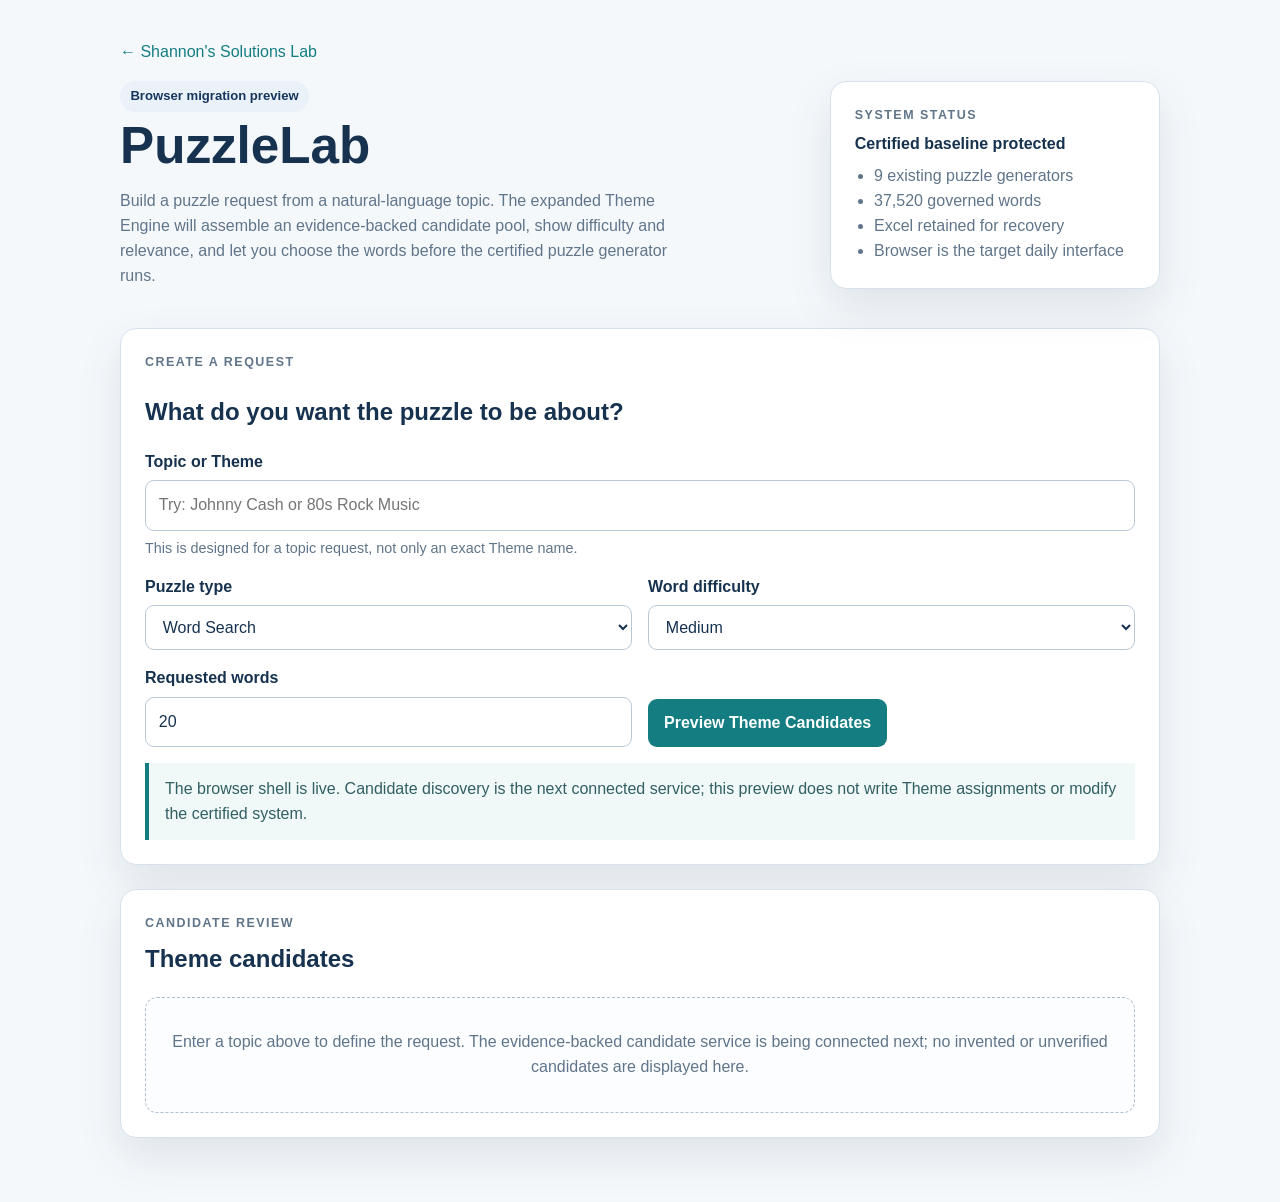
==== public/puzzlelab/index.html @ af5fa9c7 "Add PuzzleLab browser operator shell" ====
<!DOCTYPE html>
<html lang="en">
  <head>
    <meta charset="UTF-8">
    <meta name="viewport" content="width=device-width, initial-scale=1.0">
    <meta name="description" content="PuzzleLab browser migration preview on Shannon's Solutions Lab.">
    <title>PuzzleLab | Shannon's Solutions Lab</title>
    <link rel="stylesheet" href="../styles.css">
  </head>

  <body>
    <main class="container">
      <nav class="breadcrumb" aria-label="Breadcrumb">
        <a href="../">← Shannon's Solutions Lab</a>
      </nav>

      <section class="app-hero" aria-labelledby="puzzlelab-title">
        <div>
          <span class="status">Browser migration preview</span>
          <h1 id="puzzlelab-title">PuzzleLab</h1>
          <p>
            Build a puzzle request from a natural-language topic. The expanded Theme
            Engine will assemble an evidence-backed candidate pool, show difficulty
            and relevance, and let you choose the words before the certified puzzle
            generator runs.
          </p>
        </div>

        <aside class="card" aria-label="Migration status">
          <p class="eyebrow">System status</p>
          <strong>Certified baseline protected</strong>
          <ul class="detail-list">
            <li>9 existing puzzle generators</li>
            <li>37,520 governed words</li>
            <li>Excel retained for recovery</li>
            <li>Browser is the target daily interface</li>
          </ul>
        </aside>
      </section>

      <section class="card" aria-labelledby="request-heading">
        <p class="eyebrow">Create a request</p>
        <h2 id="request-heading">What do you want the puzzle to be about?</h2>

        <form id="puzzle-request-form">
          <div class="form-grid">
            <div class="form-span">
              <label for="topic">Topic or Theme</label>
              <input id="topic" name="topic" type="text" placeholder="Try: Johnny Cash or 80s Rock Music" autocomplete="off">
              <p class="help">This is designed for a topic request, not only an exact Theme name.</p>
            </div>

            <div>
              <label for="puzzle-type">Puzzle type</label>
              <select id="puzzle-type" name="puzzle-type">
                <option>Word Search</option>
                <option>Matching</option>
                <option>Word Scramble</option>
                <option>Scramble with Clues</option>
                <option>Fill-In</option>
                <option>Cryptogram</option>
                <option>Cipher Challenge</option>
                <option>Crossword</option>
                <option>Coded Words</option>
              </select>
            </div>

            <div>
              <label for="difficulty">Word difficulty</label>
              <select id="difficulty" name="difficulty">
                <option>Super Easy</option>
                <option>Easy</option>
                <option selected>Medium</option>
                <option>Hard</option>
                <option>Expert</option>
                <option>Advanced</option>
              </select>
            </div>

            <div>
              <label for="word-count">Requested words</label>
              <input id="word-count" name="word-count" type="number" min="1" max="50" value="20">
            </div>

            <div style="display:flex;align-items:end">
              <button type="submit">Preview Theme Candidates</button>
            </div>
          </div>
        </form>

        <div class="notice" id="preview-notice" role="status">
          The browser shell is live. Candidate discovery is the next connected service;
          this preview does not write Theme assignments or modify the certified system.
        </div>
      </section>

      <section class="card candidate-panel" aria-labelledby="candidate-heading">
        <p class="eyebrow">Candidate review</p>
        <h2 id="candidate-heading">Theme candidates</h2>
        <div class="empty-state" id="candidate-results">
          Enter a topic above to define the request. The evidence-backed candidate
          service is being connected next; no invented or unverified candidates are
          displayed here.
        </div>
      </section>
    </main>

    <script>
      const form = document.getElementById('puzzle-request-form');
      const topic = document.getElementById('topic');
      const results = document.getElementById('candidate-results');

      form.addEventListener('submit', (event) => {
        event.preventDefault();
        const value = topic.value.trim();
        if (!value) {
          results.textContent = 'Enter a topic such as Johnny Cash or 80s Rock Music.';
          topic.focus();
          return;
        }

        results.textContent = `Request captured: “${value}”. The governed candidate service is not connected yet, so PuzzleLab will not fabricate candidate evidence.`;
      });
    </script>
  </body>
</html>
---- public/styles.css ----
:root {
  color-scheme: light;
  --ink: #16324f;
  --muted: #60758a;
  --blue: #17365d;
  --blue-soft: #eaf1f8;
  --teal: #147d82;
  --paper: #ffffff;
  --canvas: #f5f8fb;
  --line: #d7e1eb;
  --shadow: 0 18px 45px rgba(22, 50, 79, 0.10);
}

* { box-sizing: border-box; }

body {
  margin: 0;
  font-family: Arial, Helvetica, sans-serif;
  color: var(--ink);
  background: var(--canvas);
  line-height: 1.55;
}

a { color: var(--teal); }
a:hover { color: var(--blue); }

.site-header {
  background: var(--blue);
  color: white;
  padding: 3.5rem 1.25rem 3rem;
}

.site-header__inner,
.container {
  width: min(1080px, 100%);
  margin: 0 auto;
}

.site-header h1 {
  margin: 0;
  font-size: clamp(2.1rem, 5vw, 4rem);
  line-height: 1.05;
}

.site-header p {
  margin: .8rem 0 0;
  font-size: 1.15rem;
  opacity: .9;
}

.container { padding: 2.5rem 1.25rem 4rem; }

.eyebrow {
  margin: 0 0 .4rem;
  text-transform: uppercase;
  letter-spacing: .12em;
  font-size: .78rem;
  font-weight: 700;
  color: var(--teal);
}

.section-heading { margin: 0 0 1.25rem; font-size: 1.8rem; }

.project-grid {
  display: grid;
  grid-template-columns: repeat(auto-fit, minmax(270px, 1fr));
  gap: 1.25rem;
}

.card {
  background: var(--paper);
  border: 1px solid var(--line);
  border-radius: 16px;
  padding: 1.5rem;
  box-shadow: var(--shadow);
}

.card h3 { margin: 0 0 .6rem; font-size: 1.35rem; }
.card p { color: var(--muted); }

.button,
button {
  display: inline-block;
  border: 0;
  border-radius: 9px;
  padding: .75rem 1rem;
  background: var(--teal);
  color: white;
  font: inherit;
  font-weight: 700;
  text-decoration: none;
  cursor: pointer;
}

.button:hover,
button:hover { background: var(--blue); color: white; }

.button--secondary {
  background: var(--blue-soft);
  color: var(--blue);
}

.status {
  display: inline-flex;
  align-items: center;
  gap: .4rem;
  border-radius: 999px;
  padding: .35rem .65rem;
  background: var(--blue-soft);
  color: var(--blue);
  font-size: .82rem;
  font-weight: 700;
}

.breadcrumb { margin-bottom: 1rem; }
.breadcrumb a { text-decoration: none; }

.app-hero {
  display: grid;
  grid-template-columns: 1.35fr .65fr;
  gap: 1.5rem;
  align-items: start;
  margin-bottom: 1.5rem;
}

.app-hero h1 { margin: .35rem 0 .7rem; font-size: clamp(2rem, 4vw, 3.4rem); line-height: 1.08; }
.app-hero p { color: var(--muted); max-width: 65ch; }

.form-grid {
  display: grid;
  grid-template-columns: repeat(2, minmax(0, 1fr));
  gap: 1rem;
}

label { display: block; font-weight: 700; margin-bottom: .35rem; }
input, select {
  width: 100%;
  border: 1px solid #b9c8d7;
  border-radius: 9px;
  padding: .75rem .8rem;
  background: white;
  color: var(--ink);
  font: inherit;
}

.form-span { grid-column: 1 / -1; }
.help { margin: .35rem 0 0; color: var(--muted); font-size: .9rem; }

.notice {
  border-left: 4px solid var(--teal);
  padding: .85rem 1rem;
  background: #f0f8f8;
  color: #315f62;
  margin-top: 1rem;
}

.candidate-panel { margin-top: 1.5rem; }
.candidate-panel h2 { margin-top: 0; }
.empty-state {
  border: 1px dashed #aebfce;
  border-radius: 12px;
  padding: 2rem 1rem;
  text-align: center;
  color: var(--muted);
  background: #fbfdff;
}

.detail-list { margin: .5rem 0 0; padding-left: 1.2rem; color: var(--muted); }

@media (max-width: 720px) {
  .app-hero, .form-grid { grid-template-columns: 1fr; }
  .site-header { padding-top: 2.5rem; }
}
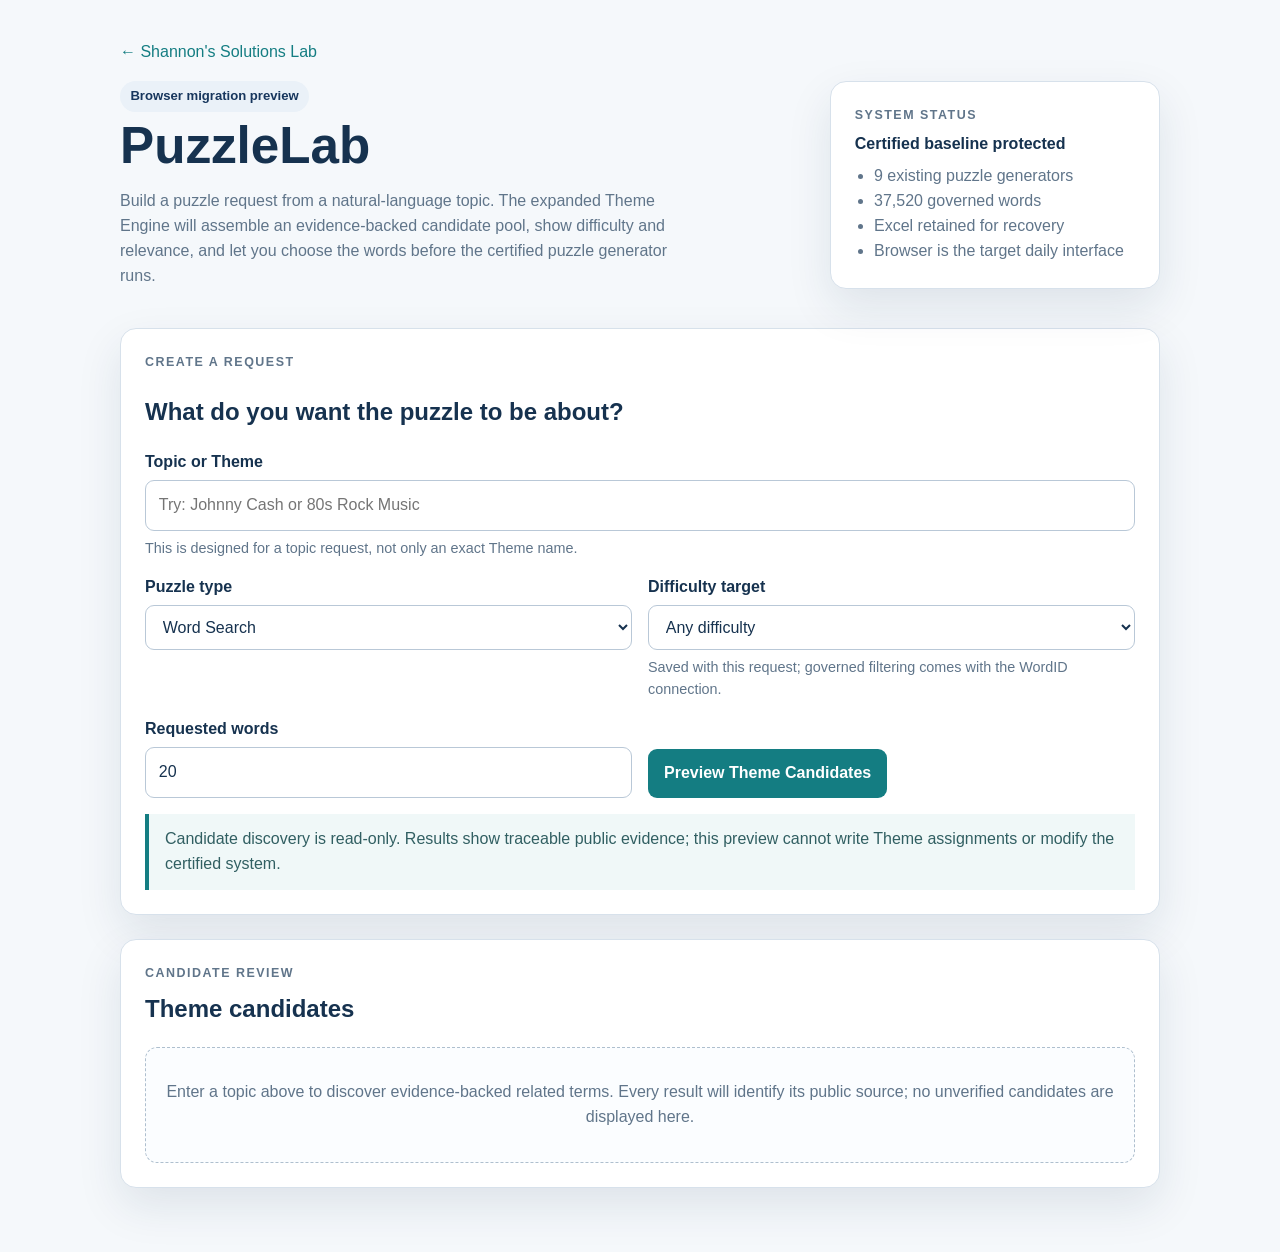
==== commit 0f4d4857: "Connect evidence-backed Theme candidate preview" ====
--- a/public/puzzlelab/index.html
+++ b/public/puzzlelab/index.html
@@ -46,7 +46,7 @@
           <div class="form-grid">
             <div class="form-span">
               <label for="topic">Topic or Theme</label>
-              <input id="topic" name="topic" type="text" placeholder="Try: Johnny Cash or 80s Rock Music" autocomplete="off">
+              <input id="topic" name="topic" type="text" placeholder="Try: Johnny Cash or 80s Rock Music" autocomplete="off" required>
               <p class="help">This is designed for a topic request, not only an exact Theme name.</p>
             </div>
 
@@ -66,15 +66,17 @@
             </div>
 
             <div>
-              <label for="difficulty">Word difficulty</label>
+              <label for="difficulty">Difficulty target</label>
               <select id="difficulty" name="difficulty">
+                <option selected>Any difficulty</option>
                 <option>Super Easy</option>
                 <option>Easy</option>
-                <option selected>Medium</option>
+                <option>Medium</option>
                 <option>Hard</option>
                 <option>Expert</option>
                 <option>Advanced</option>
               </select>
+              <p class="help">Saved with this request; governed filtering comes with the WordID connection.</p>
             </div>
 
             <div>
@@ -89,18 +91,28 @@
         </form>
 
         <div class="notice" id="preview-notice" role="status">
-          The browser shell is live. Candidate discovery is the next connected service;
-          this preview does not write Theme assignments or modify the certified system.
+          Candidate discovery is read-only. Results show traceable public evidence;
+          this preview cannot write Theme assignments or modify the certified system.
         </div>
       </section>
 
       <section class="card candidate-panel" aria-labelledby="candidate-heading">
-        <p class="eyebrow">Candidate review</p>
-        <h2 id="candidate-heading">Theme candidates</h2>
-        <div class="empty-state" id="candidate-results">
-          Enter a topic above to define the request. The evidence-backed candidate
-          service is being connected next; no invented or unverified candidates are
-          displayed here.
+        <div class="candidate-heading-row">
+          <div>
+            <p class="eyebrow">Candidate review</p>
+            <h2 id="candidate-heading">Theme candidates</h2>
+          </div>
+          <div class="selection-tools" id="selection-tools" hidden>
+            <span id="selection-count" aria-live="polite">0 selected</span>
+            <button class="button--secondary" id="copy-selected" type="button">Copy selected words</button>
+          </div>
+        </div>
+        <div id="candidate-results" aria-live="polite">
+          <div class="empty-state">
+            Enter a topic above to discover evidence-backed related terms. Every
+            result will identify its public source; no unverified candidates are
+            displayed here.
+          </div>
         </div>
       </section>
     </main>
@@ -109,17 +121,219 @@
       const form = document.getElementById('puzzle-request-form');
       const topic = document.getElementById('topic');
       const results = document.getElementById('candidate-results');
-
-      form.addEventListener('submit', (event) => {
+      const selectionTools = document.getElementById('selection-tools');
+      const selectionCount = document.getElementById('selection-count');
+      const copySelected = document.getElementById('copy-selected');
+      const stopWords = new Set([
+        'about', 'after', 'again', 'against', 'album', 'american', 'article',
+        'before', 'being', 'between', 'from', 'into', 'music', 'other', 'over',
+        'song', 'songs', 'that', 'their', 'there', 'these', 'this', 'through',
+        'under', 'until', 'were', 'with', 'within'
+      ]);
+
+      function setEmptyState(message, kind = '') {
+        results.replaceChildren();
+        const state = document.createElement('div');
+        state.className = `empty-state${kind ? ` empty-state--${kind}` : ''}`;
+        state.textContent = message;
+        results.append(state);
+        selectionTools.hidden = true;
+      }
+
+      function removeParenthetical(value) {
+        const index = value.indexOf(' (');
+        return (index < 0 ? value : value.slice(0, index)).trim();
+      }
+
+      function addEvidence(candidates, text, score, pageTitle, sourceUrl, linkedTitle) {
+        const candidate = text.trim();
+        if (!candidate) return;
+        const key = candidate.toLocaleLowerCase();
+        const existing = candidates.get(key);
+        if (existing && existing.score >= score) return;
+
+        candidates.set(key, {
+          text: candidate,
+          score,
+          sourceUrl,
+          reason: score > .9
+            ? `Linked from the Wikipedia article \"${pageTitle}\".`
+            : `Appears in a linked article title from \"${pageTitle}\": \"${linkedTitle}\".`
+        });
+      }
+
+      function buildCandidates(payload, requestedCount) {
+        const candidates = new Map();
+        const pages = payload?.query?.pages ?? [];
+
+        for (const page of pages) {
+          if (page.missing || !Array.isArray(page.links)) continue;
+          const pageTitle = page.title || topic.value.trim();
+          const sourceUrl = `https://en.wikipedia.org/wiki/${encodeURIComponent(pageTitle.replaceAll(' ', '_'))}`;
+
+          for (const link of page.links) {
+            const linkedTitle = removeParenthetical(link.title || '');
+            if (!linkedTitle) continue;
+
+            addEvidence(candidates, linkedTitle, .92, pageTitle, sourceUrl, linkedTitle);
+
+            for (const match of linkedTitle.matchAll(/[A-Za-z][A-Za-z'-]*/g)) {
+              const token = match[0].replace(/^['-]+|['-]+$/g, '');
+              if (token.length < 3 || stopWords.has(token.toLocaleLowerCase())) continue;
+              addEvidence(candidates, token, .82, pageTitle, sourceUrl, linkedTitle);
+            }
+          }
+        }
+
+        return [...candidates.values()]
+          .sort((left, right) => right.score - left.score || left.text.localeCompare(right.text))
+          .slice(0, requestedCount);
+      }
+
+      function updateSelectionCount() {
+        const selected = results.querySelectorAll('input[type="checkbox"]:checked');
+        selectionCount.textContent = `${selected.length} selected`;
+        copySelected.disabled = selected.length === 0;
+      }
+
+      function renderCandidates(query, candidates) {
+        results.replaceChildren();
+
+        const summary = document.createElement('p');
+        summary.className = 'candidate-summary';
+        summary.textContent = `${candidates.length} evidence-backed candidates found for \"${query}\". Select the terms you want to carry forward for governed WordID matching.`;
+        results.append(summary);
+
+        const grid = document.createElement('div');
+        grid.className = 'candidate-grid';
+
+        candidates.forEach((candidate, index) => {
+          const label = document.createElement('label');
+          label.className = 'candidate-card';
+
+          const checkbox = document.createElement('input');
+          checkbox.type = 'checkbox';
+          checkbox.checked = true;
+          checkbox.value = candidate.text;
+          checkbox.addEventListener('change', updateSelectionCount);
+
+          const content = document.createElement('span');
+          content.className = 'candidate-card__content';
+
+          const heading = document.createElement('span');
+          heading.className = 'candidate-card__heading';
+
+          const word = document.createElement('strong');
+          word.textContent = candidate.text;
+
+          const relevance = document.createElement('span');
+          relevance.className = 'relevance';
+          relevance.textContent = candidate.score > .9 ? 'Linked title' : 'Related term';
+
+          const reason = document.createElement('span');
+          reason.className = 'candidate-reason';
+          reason.textContent = candidate.reason;
+
+          const source = document.createElement('a');
+          source.href = candidate.sourceUrl;
+          source.target = '_blank';
+          source.rel = 'noreferrer';
+          source.textContent = 'View evidence source';
+          source.addEventListener('click', event => event.stopPropagation());
+
+          checkbox.id = `candidate-${index}`;
+          heading.append(word, relevance);
+          content.append(heading, reason, source);
+          label.htmlFor = checkbox.id;
+          label.append(checkbox, content);
+          grid.append(label);
+        });
+
+        results.append(grid);
+        selectionTools.hidden = false;
+        updateSelectionCount();
+      }
+
+      async function fetchEvidence(query) {
+        const common = {
+          action: 'query',
+          format: 'json',
+          formatversion: '2',
+          redirects: '1',
+          prop: 'links',
+          plnamespace: '0',
+          pllimit: 'max',
+          origin: '*'
+        };
+
+        let parameters = new URLSearchParams({ ...common, titles: query });
+        let response = await fetch(`https://en.wikipedia.org/w/api.php?${parameters}`);
+        if (!response.ok) throw new Error(`Evidence request failed with status ${response.status}.`);
+        let payload = await response.json();
+
+        const exactPages = payload?.query?.pages ?? [];
+        if (exactPages.some(page => !page.missing && Array.isArray(page.links))) return payload;
+
+        parameters = new URLSearchParams({
+          ...common,
+          generator: 'search',
+          gsrsearch: query,
+          gsrlimit: '3'
+        });
+        response = await fetch(`https://en.wikipedia.org/w/api.php?${parameters}`);
+        if (!response.ok) throw new Error(`Evidence search failed with status ${response.status}.`);
+        return response.json();
+      }
+
+      form.addEventListener('submit', async (event) => {
         event.preventDefault();
         const value = topic.value.trim();
         if (!value) {
-          results.textContent = 'Enter a topic such as Johnny Cash or 80s Rock Music.';
+          setEmptyState('Enter a topic such as Johnny Cash or 80s Rock Music.', 'error');
           topic.focus();
           return;
         }
 
-        results.textContent = `Request captured: “${value}”. The governed candidate service is not connected yet, so PuzzleLab will not fabricate candidate evidence.`;
+        const requestedCount = Math.min(50, Math.max(1, Number(document.getElementById('word-count').value) || 20));
+        const submitButton = form.querySelector('button[type="submit"]');
+        submitButton.disabled = true;
+        submitButton.textContent = 'Finding candidates…';
+        results.setAttribute('aria-busy', 'true');
+        setEmptyState(`Searching traceable public evidence for \"${value}\"…`);
+
+        try {
+          const payload = await fetchEvidence(value);
+          const candidates = buildCandidates(payload, requestedCount);
+          if (!candidates.length) {
+            setEmptyState(`No linked public evidence was found for \"${value}\". Try a more specific topic name.`, 'error');
+            return;
+          }
+
+          renderCandidates(value, candidates);
+        } catch (error) {
+          console.error(error);
+          setEmptyState('The public evidence source could not be reached. Nothing was written or changed; please try again.', 'error');
+        } finally {
+          results.removeAttribute('aria-busy');
+          submitButton.disabled = false;
+          submitButton.textContent = 'Preview Theme Candidates';
+        }
+      });
+
+      copySelected.addEventListener('click', async () => {
+        const words = [...results.querySelectorAll('input[type="checkbox"]:checked')]
+          .map(input => input.value)
+          .join('\n');
+        if (!words) return;
+
+        try {
+          await navigator.clipboard.writeText(words);
+          copySelected.textContent = 'Copied';
+          window.setTimeout(() => { copySelected.textContent = 'Copy selected words'; }, 1600);
+        } catch {
+          copySelected.textContent = 'Copy unavailable';
+          window.setTimeout(() => { copySelected.textContent = 'Copy selected words'; }, 1600);
+        }
       });
     </script>
   </body>
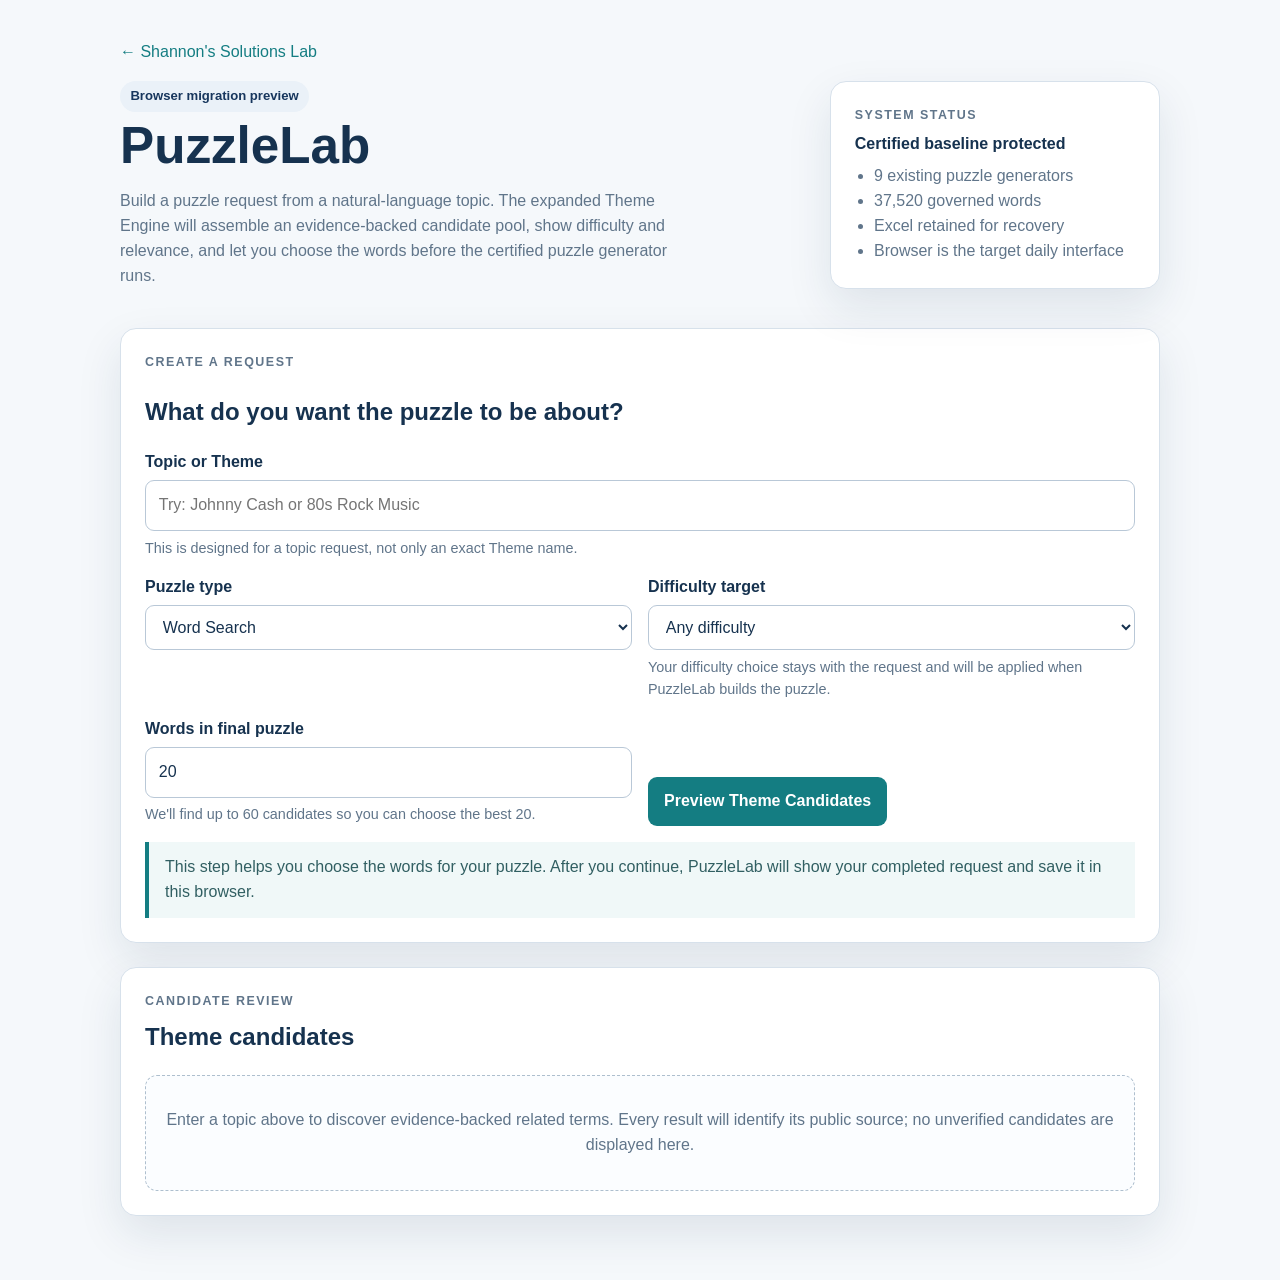
==== commit 93d0be6f: "Fix PuzzleLab candidate selection flow" ====
--- a/public/puzzlelab/index.html
+++ b/public/puzzlelab/index.html
@@ -38,7 +38,7 @@
         </aside>
       </section>
 
-      <section class="card" aria-labelledby="request-heading">
+      <section class="card" id="request-panel" aria-labelledby="request-heading">
         <p class="eyebrow">Create a request</p>
         <h2 id="request-heading">What do you want the puzzle to be about?</h2>
 
@@ -76,12 +76,13 @@
                 <option>Expert</option>
                 <option>Advanced</option>
               </select>
-              <p class="help">Saved with this request; governed filtering comes with the WordID connection.</p>
+              <p class="help">Your difficulty choice stays with the request and will be applied when PuzzleLab builds the puzzle.</p>
             </div>
 
             <div>
-              <label for="word-count">Requested words</label>
+              <label for="word-count">Words in final puzzle</label>
               <input id="word-count" name="word-count" type="number" min="1" max="50" value="20">
+              <p class="help" id="candidate-pool-help">We'll find up to 60 candidates so you can choose the best 20.</p>
             </div>
 
             <div style="display:flex;align-items:end">
@@ -91,20 +92,20 @@
         </form>
 
         <div class="notice" id="preview-notice" role="status">
-          Candidate discovery is read-only. Results show traceable public evidence;
-          this preview cannot write Theme assignments or modify the certified system.
+          This step helps you choose the words for your puzzle. After you continue,
+          PuzzleLab will show your completed request and save it in this browser.
         </div>
       </section>
 
-      <section class="card candidate-panel" aria-labelledby="candidate-heading">
+      <section class="card candidate-panel" id="candidate-panel" aria-labelledby="candidate-heading">
         <div class="candidate-heading-row">
           <div>
             <p class="eyebrow">Candidate review</p>
             <h2 id="candidate-heading">Theme candidates</h2>
           </div>
           <div class="selection-tools" id="selection-tools" hidden>
-            <span id="selection-count" aria-live="polite">0 selected</span>
-            <button class="button--secondary" id="copy-selected" type="button">Copy selected words</button>
+            <span id="selection-count" aria-live="polite">0 of 20 selected</span>
+            <button id="continue-selected" type="button" disabled>Continue with selected words</button>
           </div>
         </div>
         <div id="candidate-results" aria-live="polite">
@@ -115,6 +116,32 @@
           </div>
         </div>
       </section>
+
+      <section class="card candidate-panel review-panel" id="selection-review" aria-labelledby="review-heading" hidden>
+        <p class="eyebrow">Candidate review complete</p>
+        <h2 id="review-heading">Your puzzle request is ready</h2>
+        <p class="review-intro" id="review-intro"></p>
+
+        <dl class="review-details">
+          <div><dt>Topic</dt><dd id="review-topic"></dd></div>
+          <div><dt>Puzzle</dt><dd id="review-puzzle-type"></dd></div>
+          <div><dt>Difficulty target</dt><dd id="review-difficulty"></dd></div>
+          <div><dt>Selected words</dt><dd id="review-count"></dd></div>
+        </dl>
+
+        <ul class="selected-word-list" id="selected-word-list"></ul>
+
+        <div class="review-actions">
+          <button class="button--secondary" id="edit-selection" type="button">Edit candidate choices</button>
+          <button id="start-over" type="button">Start another request</button>
+        </div>
+
+        <div class="notice">
+          Your selection is saved in this browser. The next build step will turn it
+          into the actual worksheet and answer key. For now, you can edit your choices
+          or start another request.
+        </div>
+      </section>
     </main>
 
     <script>
@@ -123,12 +150,22 @@
       const results = document.getElementById('candidate-results');
       const selectionTools = document.getElementById('selection-tools');
       const selectionCount = document.getElementById('selection-count');
-      const copySelected = document.getElementById('copy-selected');
+      const continueSelected = document.getElementById('continue-selected');
+      const wordCount = document.getElementById('word-count');
+      const candidatePoolHelp = document.getElementById('candidate-pool-help');
+      const requestPanel = document.getElementById('request-panel');
+      const candidatePanel = document.getElementById('candidate-panel');
+      const reviewPanel = document.getElementById('selection-review');
+      const editSelection = document.getElementById('edit-selection');
+      const startOver = document.getElementById('start-over');
+      let requiredCount = 20;
       const stopWords = new Set([
         'about', 'after', 'again', 'against', 'album', 'american', 'article',
-        'before', 'being', 'between', 'from', 'into', 'music', 'other', 'over',
-        'song', 'songs', 'that', 'their', 'there', 'these', 'this', 'through',
-        'under', 'until', 'were', 'with', 'within'
+        'awards', 'before', 'being', 'best', 'between', 'called', 'collection',
+        'first', 'from', 'into', 'known', 'later', 'life', 'love', 'music',
+        'number', 'other', 'over', 'place', 'released', 'song', 'songs', 'special',
+        'that', 'their', 'there', 'these', 'this', 'through', 'time', 'under',
+        'until', 'were', 'with', 'within', 'world', 'year', 'years'
       ]);
 
       function setEmptyState(message, kind = '') {
@@ -140,12 +177,28 @@
         selectionTools.hidden = true;
       }
 
+      function candidatePoolTarget(count) {
+        return Math.min(100, Math.max(count + 10, count * 3));
+      }
+
+      function updateCandidatePoolHelp() {
+        const count = Math.min(50, Math.max(1, Number(wordCount.value) || 20));
+        candidatePoolHelp.textContent = `We'll find up to ${candidatePoolTarget(count)} candidates so you can choose the best ${count}.`;
+      }
+
       function removeParenthetical(value) {
         const index = value.indexOf(' (');
         return (index < 0 ? value : value.slice(0, index)).trim();
       }
 
-      function addEvidence(candidates, text, score, pageTitle, sourceUrl, linkedTitle) {
+      function phraseAppearsInText(phrase, text) {
+        const escaped = phrase
+          .toLocaleLowerCase()
+          .replace(/[.*+?^${}()|[\]\\]/g, '\\$&');
+        return new RegExp(`\\b${escaped}\\b`, 'i').test(text);
+      }
+
+      function addEvidence(candidates, text, score, pageTitle, sourceUrl, linkedTitle, isLinkedTitle) {
         const candidate = text.trim();
         if (!candidate) return;
         const key = candidate.toLocaleLowerCase();
@@ -156,7 +209,8 @@
           text: candidate,
           score,
           sourceUrl,
-          reason: score > .9
+          label: isLinkedTitle ? 'Linked title' : 'Related term',
+          reason: isLinkedTitle
             ? `Linked from the Wikipedia article \"${pageTitle}\".`
             : `Appears in a linked article title from \"${pageTitle}\": \"${linkedTitle}\".`
         });
@@ -165,23 +219,50 @@
       function buildCandidates(payload, requestedCount) {
         const candidates = new Map();
         const pages = payload?.query?.pages ?? [];
+        const queryTokens = new Set(
+          topic.value.trim().toLocaleLowerCase().match(/[a-z][a-z'-]*/g) ?? []
+        );
 
         for (const page of pages) {
           if (page.missing || !Array.isArray(page.links)) continue;
           const pageTitle = page.title || topic.value.trim();
+          const pagePriority = Number(page.sourcePriority) || 0;
           const sourceUrl = `https://en.wikipedia.org/wiki/${encodeURIComponent(pageTitle.replaceAll(' ', '_'))}`;
+          const introTokens = new Set(
+            (page.extract || '').toLocaleLowerCase().match(/[a-z][a-z'-]*/g) ?? []
+          );
+          const introText = (page.extract || '').toLocaleLowerCase();
 
           for (const link of page.links) {
+            if (link.ns !== 0) continue;
             const linkedTitle = removeParenthetical(link.title || '');
             if (!linkedTitle) continue;
-
-            addEvidence(candidates, linkedTitle, .92, pageTitle, sourceUrl, linkedTitle);
-
-            for (const match of linkedTitle.matchAll(/[A-Za-z][A-Za-z'-]*/g)) {
-              const token = match[0].replace(/^['-]+|['-]+$/g, '');
-              if (token.length < 3 || stopWords.has(token.toLocaleLowerCase())) continue;
-              addEvidence(candidates, token, .82, pageTitle, sourceUrl, linkedTitle);
-            }
+            if (/^List of\b/i.test(linkedTitle)) continue;
+            if (linkedTitle.toLocaleLowerCase() === topic.value.trim().toLocaleLowerCase()) continue;
+            const tokens = [...linkedTitle.matchAll(/[A-Za-z][A-Za-z'-]*/g)]
+              .map(match => match[0].replace(/^['-]+|['-]+$/g, ''))
+              .filter(token =>
+                token.length >= 3 &&
+                !stopWords.has(token.toLocaleLowerCase()) &&
+                !queryTokens.has(token.toLocaleLowerCase()));
+            const supportedTokens = tokens.filter(token =>
+              introTokens.has(token.toLocaleLowerCase()));
+            const titleAppearsInIntro = phraseAppearsInText(linkedTitle, introText);
+            const hasStrongTokenSupport = tokens.length === 1
+              ? supportedTokens.length === 1
+              : supportedTokens.length >= Math.min(2, tokens.length);
+
+            if (!titleAppearsInIntro && !hasStrongTokenSupport) continue;
+
+            addEvidence(
+              candidates,
+              linkedTitle,
+              pagePriority + (titleAppearsInIntro ? .98 : .88),
+              pageTitle,
+              sourceUrl,
+              linkedTitle,
+              true);
+
           }
         }
 
@@ -192,16 +273,19 @@
 
       function updateSelectionCount() {
         const selected = results.querySelectorAll('input[type="checkbox"]:checked');
-        selectionCount.textContent = `${selected.length} selected`;
-        copySelected.disabled = selected.length === 0;
-      }
-
-      function renderCandidates(query, candidates) {
+        selectionCount.textContent = `${selected.length} of ${requiredCount} selected`;
+        const ready = selected.length === requiredCount;
+        selectionCount.classList.toggle('selection-count--ready', ready);
+        continueSelected.disabled = !ready;
+      }
+
+      function renderCandidates(query, candidates, requestedCount) {
         results.replaceChildren();
+        requiredCount = requestedCount;
 
         const summary = document.createElement('p');
         summary.className = 'candidate-summary';
-        summary.textContent = `${candidates.length} evidence-backed candidates found for \"${query}\". Select the terms you want to carry forward for governed WordID matching.`;
+        summary.textContent = `${candidates.length} candidates found for \"${query}\". The strongest ${requestedCount} are preselected. Uncheck one before choosing a replacement.`;
         results.append(summary);
 
         const grid = document.createElement('div');
@@ -213,7 +297,7 @@
 
           const checkbox = document.createElement('input');
           checkbox.type = 'checkbox';
-          checkbox.checked = true;
+          checkbox.checked = index < requestedCount;
           checkbox.value = candidate.text;
           checkbox.addEventListener('change', updateSelectionCount);
 
@@ -228,7 +312,7 @@
 
           const relevance = document.createElement('span');
           relevance.className = 'relevance';
-          relevance.textContent = candidate.score > .9 ? 'Linked title' : 'Related term';
+          relevance.textContent = candidate.label;
 
           const reason = document.createElement('span');
           reason.className = 'candidate-reason';
@@ -260,9 +344,10 @@
           format: 'json',
           formatversion: '2',
           redirects: '1',
-          prop: 'links',
-          plnamespace: '0',
-          pllimit: 'max',
+          prop: 'extracts',
+          exintro: '1',
+          explaintext: '1',
+          exsectionformat: 'plain',
           origin: '*'
         };
 
@@ -271,18 +356,63 @@
         if (!response.ok) throw new Error(`Evidence request failed with status ${response.status}.`);
         let payload = await response.json();
 
-        const exactPages = payload?.query?.pages ?? [];
-        if (exactPages.some(page => !page.missing && Array.isArray(page.links))) return payload;
+        const exactPages = (payload?.query?.pages ?? [])
+          .filter(page => !page.missing)
+          .map(page => ({ ...page, sourcePriority: 2 }));
+        const pageMap = new Map(exactPages.map(page => [page.title, page]));
+        const researchQuery = query.replace(/\b80s\b/gi, '1980s');
 
         parameters = new URLSearchParams({
-          ...common,
-          generator: 'search',
-          gsrsearch: query,
-          gsrlimit: '3'
+          action: 'query',
+          format: 'json',
+          formatversion: '2',
+          list: 'search',
+          srsearch: researchQuery,
+          srlimit: '4',
+          origin: '*'
         });
         response = await fetch(`https://en.wikipedia.org/w/api.php?${parameters}`);
         if (!response.ok) throw new Error(`Evidence search failed with status ${response.status}.`);
-        return response.json();
+        const searchPayload = await response.json();
+        const additionalTitles = (searchPayload?.query?.search ?? [])
+          .map(item => item.title)
+          .filter(title => !pageMap.has(title));
+
+        if (additionalTitles.length) {
+          parameters = new URLSearchParams({ ...common, titles: additionalTitles.join('|') });
+          response = await fetch(`https://en.wikipedia.org/w/api.php?${parameters}`);
+          if (!response.ok) throw new Error(`Evidence summary failed with status ${response.status}.`);
+          payload = await response.json();
+          for (const page of payload?.query?.pages ?? []) {
+            const lead = (page.extract || '').slice(0, 220);
+            const isUnrelatedMedia = /\bis (?:a|an|the)\b.{0,45}\b(?:book|novel|film|album|song|television series|video game|podcast|non-fiction|biography|biographical work)\b/i.test(lead);
+            if (!page.missing && !isUnrelatedMedia) {
+              pageMap.set(page.title, { ...page, sourcePriority: 1 });
+            }
+          }
+        }
+
+        const pages = [...pageMap.values()];
+        if (!pages.length) return { query: { pages: [] } };
+
+        const hydratedPages = await Promise.all(pages.map(async page => {
+          const parseParameters = new URLSearchParams({
+            action: 'parse',
+            format: 'json',
+            formatversion: '2',
+            page: page.title,
+            prop: 'links',
+            section: '0',
+            origin: '*'
+          });
+          const parseResponse = await fetch(
+            `https://en.wikipedia.org/w/api.php?${parseParameters}`);
+          if (!parseResponse.ok) return { ...page, links: [] };
+          const parsePayload = await parseResponse.json();
+          return { ...page, links: parsePayload?.parse?.links ?? [] };
+        }));
+
+        return { query: { pages: hydratedPages } };
       }
 
       form.addEventListener('submit', async (event) => {
@@ -294,47 +424,95 @@
           return;
         }
 
-        const requestedCount = Math.min(50, Math.max(1, Number(document.getElementById('word-count').value) || 20));
+        const requestedCount = Math.min(50, Math.max(1, Number(wordCount.value) || 20));
+        const poolTarget = candidatePoolTarget(requestedCount);
         const submitButton = form.querySelector('button[type="submit"]');
         submitButton.disabled = true;
+        submitButton.classList.add('is-loading');
         submitButton.textContent = 'Finding candidates…';
         results.setAttribute('aria-busy', 'true');
         setEmptyState(`Searching traceable public evidence for \"${value}\"…`);
 
         try {
           const payload = await fetchEvidence(value);
-          const candidates = buildCandidates(payload, requestedCount);
+          const candidates = buildCandidates(payload, poolTarget);
           if (!candidates.length) {
             setEmptyState(`No linked public evidence was found for \"${value}\". Try a more specific topic name.`, 'error');
             return;
           }
 
-          renderCandidates(value, candidates);
+          if (candidates.length < requestedCount) {
+            setEmptyState(`Only ${candidates.length} supported candidates were found, but this puzzle needs ${requestedCount}. Try a broader topic or request fewer words.`, 'error');
+            return;
+          }
+
+          renderCandidates(value, candidates, requestedCount);
         } catch (error) {
           console.error(error);
           setEmptyState('The public evidence source could not be reached. Nothing was written or changed; please try again.', 'error');
         } finally {
           results.removeAttribute('aria-busy');
           submitButton.disabled = false;
+          submitButton.classList.remove('is-loading');
           submitButton.textContent = 'Preview Theme Candidates';
         }
       });
 
-      copySelected.addEventListener('click', async () => {
+      continueSelected.addEventListener('click', () => {
         const words = [...results.querySelectorAll('input[type="checkbox"]:checked')]
-          .map(input => input.value)
-          .join('\n');
-        if (!words) return;
-
-        try {
-          await navigator.clipboard.writeText(words);
-          copySelected.textContent = 'Copied';
-          window.setTimeout(() => { copySelected.textContent = 'Copy selected words'; }, 1600);
-        } catch {
-          copySelected.textContent = 'Copy unavailable';
-          window.setTimeout(() => { copySelected.textContent = 'Copy selected words'; }, 1600);
+          .map(input => input.value);
+        if (words.length !== requiredCount) return;
+
+        const draft = {
+          topic: topic.value.trim(),
+          puzzleType: document.getElementById('puzzle-type').value,
+          difficulty: document.getElementById('difficulty').value,
+          requestedCount: requiredCount,
+          words
+        };
+        sessionStorage.setItem('puzzlelab.draftRequest', JSON.stringify(draft));
+
+        document.getElementById('review-topic').textContent = draft.topic;
+        document.getElementById('review-puzzle-type').textContent = draft.puzzleType;
+        document.getElementById('review-difficulty').textContent = draft.difficulty;
+        document.getElementById('review-count').textContent = String(draft.requestedCount);
+        document.getElementById('review-intro').textContent = `You selected ${draft.requestedCount} words for a ${draft.puzzleType.toLocaleLowerCase()} about ${draft.topic}.`;
+
+        const wordList = document.getElementById('selected-word-list');
+        wordList.replaceChildren();
+        for (const word of words) {
+          const item = document.createElement('li');
+          item.textContent = word;
+          wordList.append(item);
         }
+
+        requestPanel.hidden = true;
+        candidatePanel.hidden = true;
+        reviewPanel.hidden = false;
+        reviewPanel.scrollIntoView({ behavior: 'smooth', block: 'start' });
       });
+
+      editSelection.addEventListener('click', () => {
+        reviewPanel.hidden = true;
+        requestPanel.hidden = false;
+        candidatePanel.hidden = false;
+        candidatePanel.scrollIntoView({ behavior: 'smooth', block: 'start' });
+      });
+
+      startOver.addEventListener('click', () => {
+        sessionStorage.removeItem('puzzlelab.draftRequest');
+        form.reset();
+        reviewPanel.hidden = true;
+        requestPanel.hidden = false;
+        candidatePanel.hidden = false;
+        setEmptyState('Enter a topic above to discover a larger pool of related words.');
+        updateCandidatePoolHelp();
+        topic.focus();
+        requestPanel.scrollIntoView({ behavior: 'smooth', block: 'start' });
+      });
+
+      wordCount.addEventListener('input', updateCandidatePoolHelp);
+      updateCandidatePoolHelp();
     </script>
   </body>
 </html>
--- a/public/styles.css
+++ b/public/styles.css
@@ -156,6 +156,22 @@
 
 .candidate-panel { margin-top: 1.5rem; }
 .candidate-panel h2 { margin-top: 0; }
+.candidate-heading-row {
+  display: flex;
+  align-items: start;
+  justify-content: space-between;
+  gap: 1rem;
+}
+.selection-tools {
+  display: flex;
+  align-items: center;
+  justify-content: flex-end;
+  gap: .75rem;
+  color: var(--muted);
+  font-size: .92rem;
+  font-weight: 700;
+}
+.selection-tools[hidden] { display: none; }
 .empty-state {
   border: 1px dashed #aebfce;
   border-radius: 12px;
@@ -164,10 +180,105 @@
   color: var(--muted);
   background: #fbfdff;
 }
+.empty-state--error {
+  border-color: #d6a9a9;
+  background: #fff8f8;
+  color: #7d3d3d;
+}
+
+.candidate-summary {
+  margin: 0 0 1rem;
+  color: var(--muted);
+}
+
+.candidate-grid {
+  display: grid;
+  grid-template-columns: repeat(auto-fit, minmax(260px, 1fr));
+  gap: .8rem;
+}
+
+.candidate-card {
+  display: flex;
+  gap: .75rem;
+  margin: 0;
+  border: 1px solid var(--line);
+  border-radius: 12px;
+  padding: 1rem;
+  background: #fbfdff;
+  cursor: pointer;
+}
+
+.candidate-card:has(input:checked) {
+  border-color: var(--teal);
+  background: #f0f8f8;
+}
+
+.candidate-card:focus-within {
+  outline: 3px solid rgba(20, 125, 130, .2);
+  outline-offset: 2px;
+}
+
+.candidate-card input {
+  width: 1.1rem;
+  height: 1.1rem;
+  margin: .2rem 0 0;
+  accent-color: var(--teal);
+  flex: 0 0 auto;
+}
+
+.candidate-card__content {
+  display: grid;
+  gap: .45rem;
+  min-width: 0;
+}
+
+.candidate-card__heading {
+  display: flex;
+  align-items: center;
+  justify-content: space-between;
+  gap: .75rem;
+}
+
+.candidate-card__heading strong {
+  overflow-wrap: anywhere;
+}
+
+.relevance {
+  flex: 0 0 auto;
+  border-radius: 999px;
+  padding: .2rem .5rem;
+  background: var(--blue-soft);
+  color: var(--blue);
+  font-size: .72rem;
+  font-weight: 700;
+}
+
+.candidate-reason {
+  color: var(--muted);
+  font-size: .88rem;
+  font-weight: 400;
+}
+
+.candidate-card a {
+  width: fit-content;
+  font-size: .84rem;
+  font-weight: 700;
+}
+
+button:disabled {
+  opacity: .65;
+  cursor: wait;
+}
 
 .detail-list { margin: .5rem 0 0; padding-left: 1.2rem; color: var(--muted); }
 
 @media (max-width: 720px) {
   .app-hero, .form-grid { grid-template-columns: 1fr; }
   .site-header { padding-top: 2.5rem; }
-}
+  .candidate-heading-row,
+  .selection-tools {
+    align-items: stretch;
+    flex-direction: column;
+  }
+  .selection-tools { justify-content: flex-start; }
+}
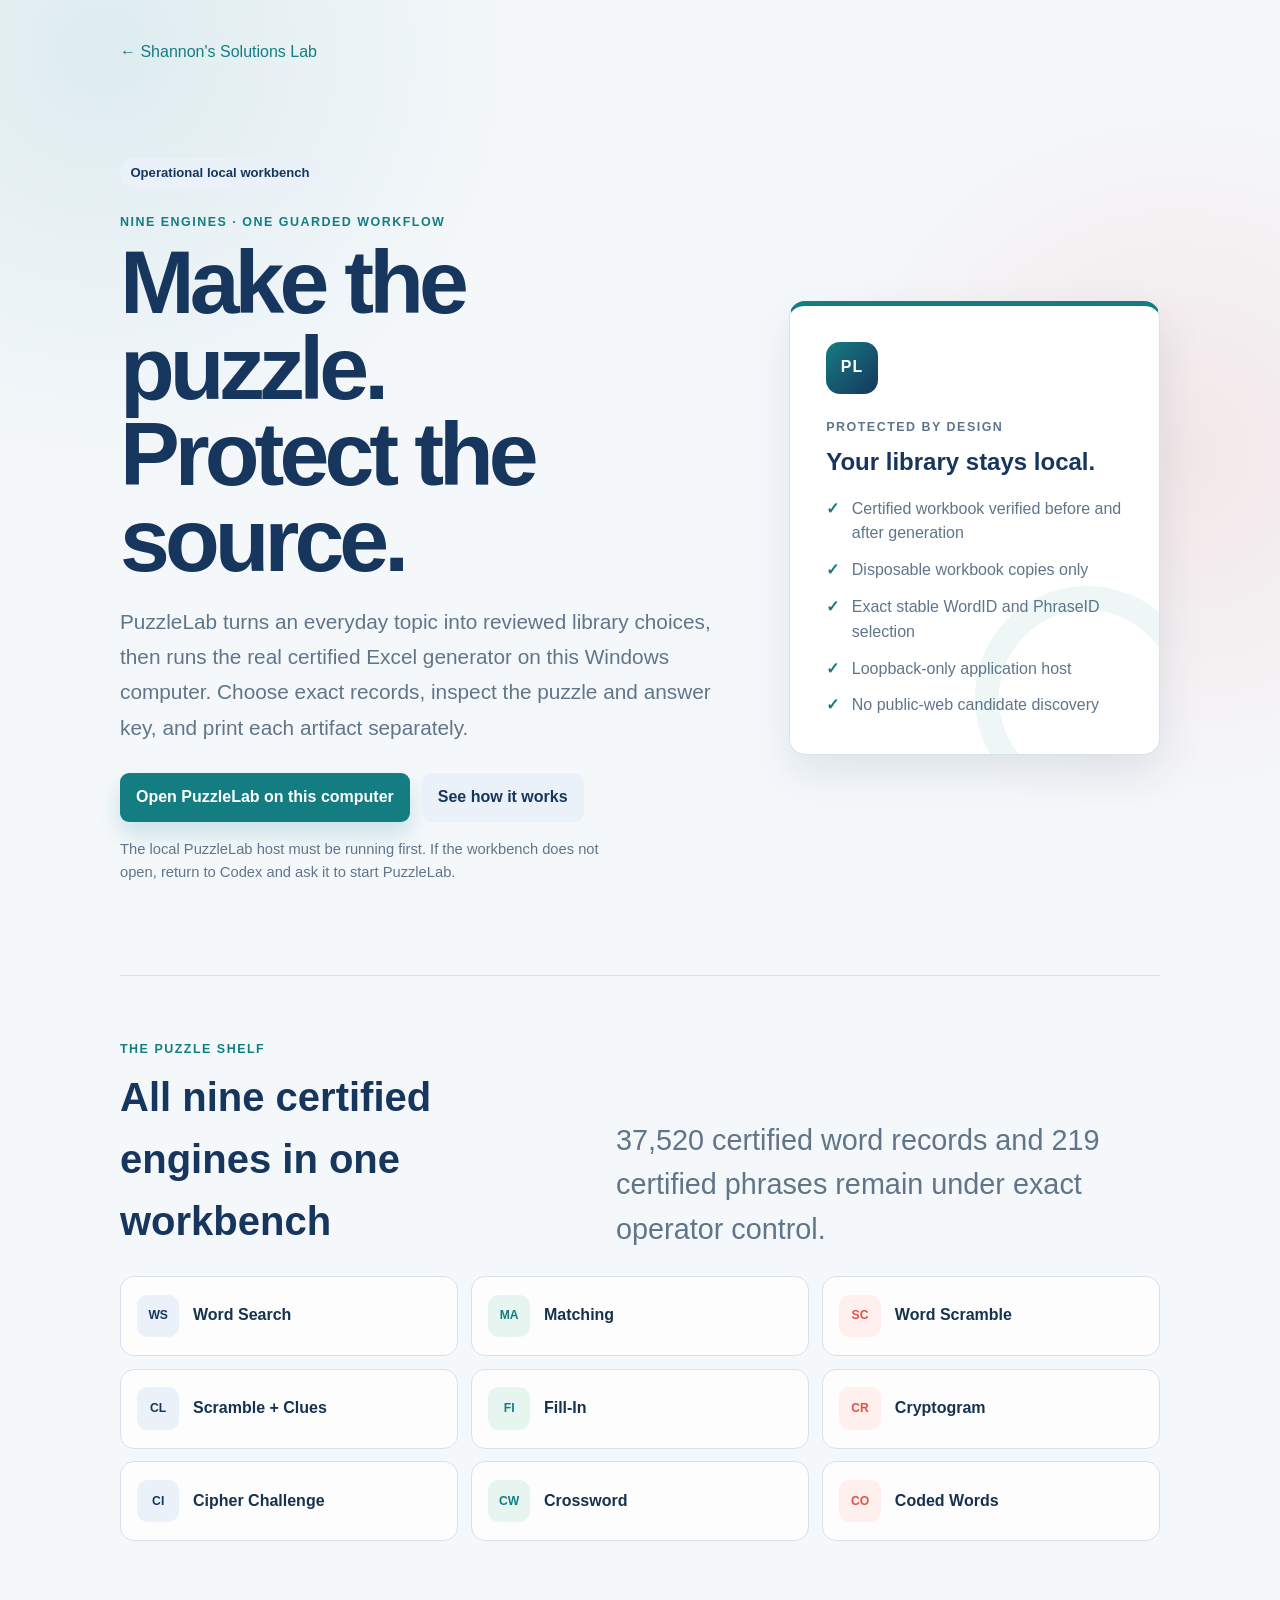
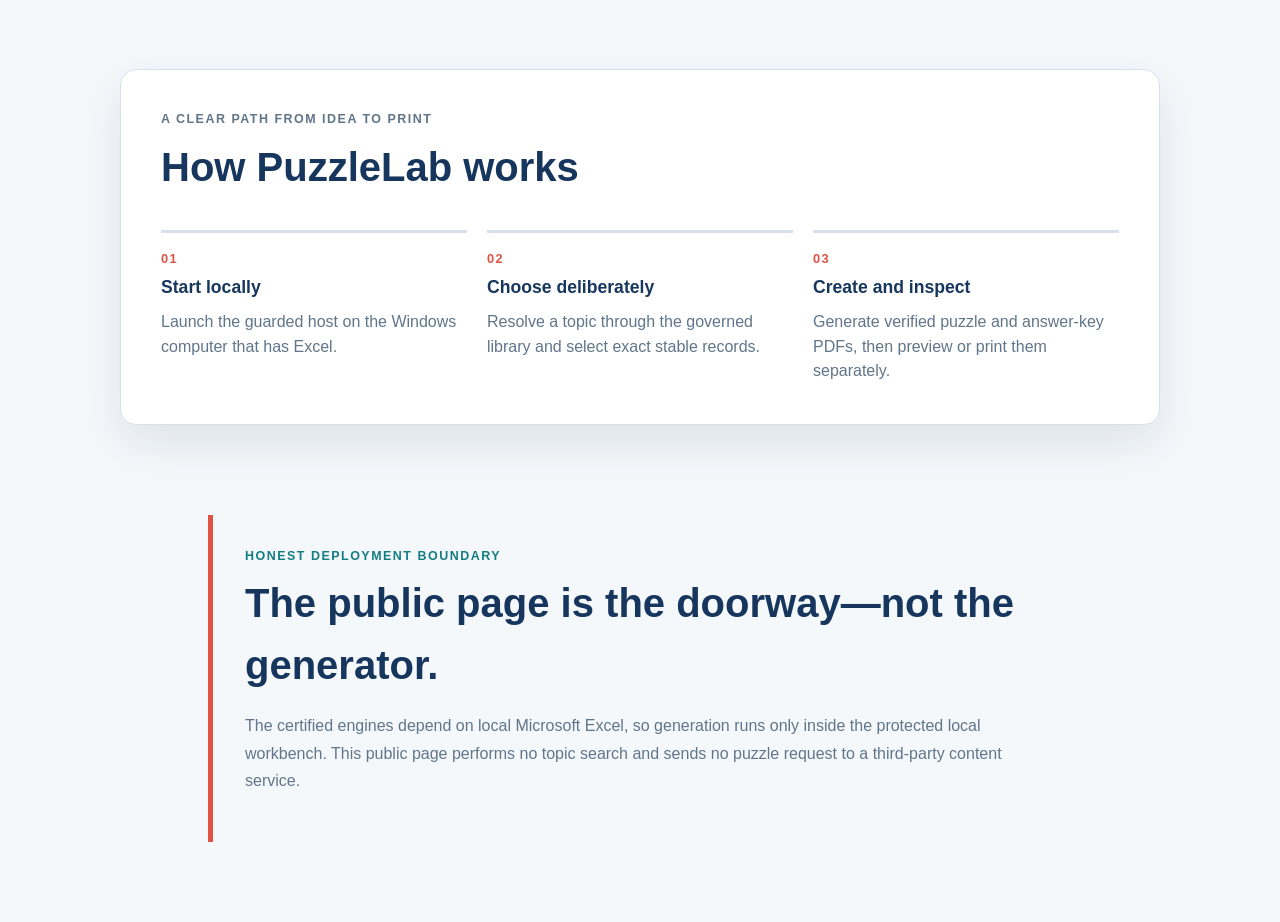
==== commit b90de58b: "Replace public PuzzleLab prototype with local launcher" ====
--- a/public/puzzlelab/index.html
+++ b/public/puzzlelab/index.html
@@ -3,516 +3,118 @@
   <head>
     <meta charset="UTF-8">
     <meta name="viewport" content="width=device-width, initial-scale=1.0">
-    <meta name="description" content="PuzzleLab browser migration preview on Shannon's Solutions Lab.">
+    <meta
+      name="description"
+      content="Launch PuzzleLab's protected local workbench for nine certified puzzle engines."
+    >
     <title>PuzzleLab | Shannon's Solutions Lab</title>
     <link rel="stylesheet" href="../styles.css">
+    <link rel="stylesheet" href="puzzlelab.css">
   </head>
 
-  <body>
+  <body class="puzzlelab-launch">
     <main class="container">
       <nav class="breadcrumb" aria-label="Breadcrumb">
         <a href="../">← Shannon's Solutions Lab</a>
       </nav>
 
-      <section class="app-hero" aria-labelledby="puzzlelab-title">
-        <div>
-          <span class="status">Browser migration preview</span>
-          <h1 id="puzzlelab-title">PuzzleLab</h1>
-          <p>
-            Build a puzzle request from a natural-language topic. The expanded Theme
-            Engine will assemble an evidence-backed candidate pool, show difficulty
-            and relevance, and let you choose the words before the certified puzzle
-            generator runs.
+      <section class="launch-hero" aria-labelledby="puzzlelab-title">
+        <div class="launch-copy">
+          <span class="status">Operational local workbench</span>
+          <p class="eyebrow">Nine engines · one guarded workflow</p>
+          <h1 id="puzzlelab-title">Make the puzzle.<br>Protect the source.</h1>
+          <p class="launch-lede">
+            PuzzleLab turns an everyday topic into reviewed library choices, then
+            runs the real certified Excel generator on this Windows computer.
+            Choose exact records, inspect the puzzle and answer key, and print each
+            artifact separately.
+          </p>
+
+          <div class="launch-actions">
+            <a class="button launch-primary" href="http://127.0.0.1:5199/">
+              Open PuzzleLab on this computer
+            </a>
+            <a class="button button--secondary" href="#how-it-works">
+              See how it works
+            </a>
+          </div>
+
+          <p class="launch-note">
+            The local PuzzleLab host must be running first. If the workbench does
+            not open, return to Codex and ask it to start PuzzleLab.
           </p>
         </div>
 
-        <aside class="card" aria-label="Migration status">
-          <p class="eyebrow">System status</p>
-          <strong>Certified baseline protected</strong>
-          <ul class="detail-list">
-            <li>9 existing puzzle generators</li>
-            <li>37,520 governed words</li>
-            <li>Excel retained for recovery</li>
-            <li>Browser is the target daily interface</li>
+        <aside class="launch-status card" aria-label="PuzzleLab protection status">
+          <div class="status-mark" aria-hidden="true">PL</div>
+          <p class="eyebrow">Protected by design</p>
+          <h2>Your library stays local.</h2>
+          <ul class="protection-list">
+            <li>Certified workbook verified before and after generation</li>
+            <li>Disposable workbook copies only</li>
+            <li>Exact stable WordID and PhraseID selection</li>
+            <li>Loopback-only application host</li>
+            <li>No public-web candidate discovery</li>
           </ul>
         </aside>
       </section>
 
-      <section class="card" id="request-panel" aria-labelledby="request-heading">
-        <p class="eyebrow">Create a request</p>
-        <h2 id="request-heading">What do you want the puzzle to be about?</h2>
+      <section class="engine-section" aria-labelledby="engine-heading">
+        <div class="section-heading">
+          <div>
+            <p class="eyebrow">The puzzle shelf</p>
+            <h2 id="engine-heading">All nine certified engines in one workbench</h2>
+          </div>
+          <p>
+            37,520 certified word records and 219 certified phrases remain under
+            exact operator control.
+          </p>
+        </div>
 
-        <form id="puzzle-request-form">
-          <div class="form-grid">
-            <div class="form-span">
-              <label for="topic">Topic or Theme</label>
-              <input id="topic" name="topic" type="text" placeholder="Try: Johnny Cash or 80s Rock Music" autocomplete="off" required>
-              <p class="help">This is designed for a topic request, not only an exact Theme name.</p>
-            </div>
-
-            <div>
-              <label for="puzzle-type">Puzzle type</label>
-              <select id="puzzle-type" name="puzzle-type">
-                <option>Word Search</option>
-                <option>Matching</option>
-                <option>Word Scramble</option>
-                <option>Scramble with Clues</option>
-                <option>Fill-In</option>
-                <option>Cryptogram</option>
-                <option>Cipher Challenge</option>
-                <option>Crossword</option>
-                <option>Coded Words</option>
-              </select>
-            </div>
-
-            <div>
-              <label for="difficulty">Difficulty target</label>
-              <select id="difficulty" name="difficulty">
-                <option selected>Any difficulty</option>
-                <option>Super Easy</option>
-                <option>Easy</option>
-                <option>Medium</option>
-                <option>Hard</option>
-                <option>Expert</option>
-                <option>Advanced</option>
-              </select>
-              <p class="help">Your difficulty choice stays with the request and will be applied when PuzzleLab builds the puzzle.</p>
-            </div>
-
-            <div>
-              <label for="word-count">Words in final puzzle</label>
-              <input id="word-count" name="word-count" type="number" min="1" max="50" value="20">
-              <p class="help" id="candidate-pool-help">We'll find up to 60 candidates so you can choose the best 20.</p>
-            </div>
-
-            <div style="display:flex;align-items:end">
-              <button type="submit">Preview Theme Candidates</button>
-            </div>
-          </div>
-        </form>
-
-        <div class="notice" id="preview-notice" role="status">
-          This step helps you choose the words for your puzzle. After you continue,
-          PuzzleLab will show your completed request and save it in this browser.
+        <div class="engine-grid" role="list">
+          <article class="engine-card" role="listitem"><span>WS</span><strong>Word Search</strong></article>
+          <article class="engine-card" role="listitem"><span>MA</span><strong>Matching</strong></article>
+          <article class="engine-card" role="listitem"><span>SC</span><strong>Word Scramble</strong></article>
+          <article class="engine-card" role="listitem"><span>CL</span><strong>Scramble + Clues</strong></article>
+          <article class="engine-card" role="listitem"><span>FI</span><strong>Fill-In</strong></article>
+          <article class="engine-card" role="listitem"><span>CR</span><strong>Cryptogram</strong></article>
+          <article class="engine-card" role="listitem"><span>CI</span><strong>Cipher Challenge</strong></article>
+          <article class="engine-card" role="listitem"><span>CW</span><strong>Crossword</strong></article>
+          <article class="engine-card" role="listitem"><span>CO</span><strong>Coded Words</strong></article>
         </div>
       </section>
 
-      <section class="card candidate-panel" id="candidate-panel" aria-labelledby="candidate-heading">
-        <div class="candidate-heading-row">
-          <div>
-            <p class="eyebrow">Candidate review</p>
-            <h2 id="candidate-heading">Theme candidates</h2>
-          </div>
-          <div class="selection-tools" id="selection-tools" hidden>
-            <span id="selection-count" aria-live="polite">0 of 20 selected</span>
-            <button id="continue-selected" type="button" disabled>Continue with selected words</button>
-          </div>
-        </div>
-        <div id="candidate-results" aria-live="polite">
-          <div class="empty-state">
-            Enter a topic above to discover evidence-backed related terms. Every
-            result will identify its public source; no unverified candidates are
-            displayed here.
-          </div>
-        </div>
+      <section class="workflow card" id="how-it-works" aria-labelledby="workflow-heading">
+        <p class="eyebrow">A clear path from idea to print</p>
+        <h2 id="workflow-heading">How PuzzleLab works</h2>
+        <ol class="workflow-grid">
+          <li>
+            <span>01</span>
+            <strong>Start locally</strong>
+            <p>Launch the guarded host on the Windows computer that has Excel.</p>
+          </li>
+          <li>
+            <span>02</span>
+            <strong>Choose deliberately</strong>
+            <p>Resolve a topic through the governed library and select exact stable records.</p>
+          </li>
+          <li>
+            <span>03</span>
+            <strong>Create and inspect</strong>
+            <p>Generate verified puzzle and answer-key PDFs, then preview or print them separately.</p>
+          </li>
+        </ol>
       </section>
 
-      <section class="card candidate-panel review-panel" id="selection-review" aria-labelledby="review-heading" hidden>
-        <p class="eyebrow">Candidate review complete</p>
-        <h2 id="review-heading">Your puzzle request is ready</h2>
-        <p class="review-intro" id="review-intro"></p>
-
-        <dl class="review-details">
-          <div><dt>Topic</dt><dd id="review-topic"></dd></div>
-          <div><dt>Puzzle</dt><dd id="review-puzzle-type"></dd></div>
-          <div><dt>Difficulty target</dt><dd id="review-difficulty"></dd></div>
-          <div><dt>Selected words</dt><dd id="review-count"></dd></div>
-        </dl>
-
-        <ul class="selected-word-list" id="selected-word-list"></ul>
-
-        <div class="review-actions">
-          <button class="button--secondary" id="edit-selection" type="button">Edit candidate choices</button>
-          <button id="start-over" type="button">Start another request</button>
-        </div>
-
-        <div class="notice">
-          Your selection is saved in this browser. The next build step will turn it
-          into the actual worksheet and answer key. For now, you can edit your choices
-          or start another request.
-        </div>
+      <section class="boundary-note" aria-labelledby="boundary-heading">
+        <p class="eyebrow">Honest deployment boundary</p>
+        <h2 id="boundary-heading">The public page is the doorway—not the generator.</h2>
+        <p>
+          The certified engines depend on local Microsoft Excel, so generation runs
+          only inside the protected local workbench. This public page performs no
+          topic search and sends no puzzle request to a third-party content service.
+        </p>
       </section>
     </main>
-
-    <script>
-      const form = document.getElementById('puzzle-request-form');
-      const topic = document.getElementById('topic');
-      const results = document.getElementById('candidate-results');
-      const selectionTools = document.getElementById('selection-tools');
-      const selectionCount = document.getElementById('selection-count');
-      const continueSelected = document.getElementById('continue-selected');
-      const wordCount = document.getElementById('word-count');
-      const candidatePoolHelp = document.getElementById('candidate-pool-help');
-      const requestPanel = document.getElementById('request-panel');
-      const candidatePanel = document.getElementById('candidate-panel');
-      const reviewPanel = document.getElementById('selection-review');
-      const editSelection = document.getElementById('edit-selection');
-      const startOver = document.getElementById('start-over');
-      let requiredCount = 20;
-      const stopWords = new Set([
-        'about', 'after', 'again', 'against', 'album', 'american', 'article',
-        'awards', 'before', 'being', 'best', 'between', 'called', 'collection',
-        'first', 'from', 'into', 'known', 'later', 'life', 'love', 'music',
-        'number', 'other', 'over', 'place', 'released', 'song', 'songs', 'special',
-        'that', 'their', 'there', 'these', 'this', 'through', 'time', 'under',
-        'until', 'were', 'with', 'within', 'world', 'year', 'years'
-      ]);
-
-      function setEmptyState(message, kind = '') {
-        results.replaceChildren();
-        const state = document.createElement('div');
-        state.className = `empty-state${kind ? ` empty-state--${kind}` : ''}`;
-        state.textContent = message;
-        results.append(state);
-        selectionTools.hidden = true;
-      }
-
-      function candidatePoolTarget(count) {
-        return Math.min(100, Math.max(count + 10, count * 3));
-      }
-
-      function updateCandidatePoolHelp() {
-        const count = Math.min(50, Math.max(1, Number(wordCount.value) || 20));
-        candidatePoolHelp.textContent = `We'll find up to ${candidatePoolTarget(count)} candidates so you can choose the best ${count}.`;
-      }
-
-      function removeParenthetical(value) {
-        const index = value.indexOf(' (');
-        return (index < 0 ? value : value.slice(0, index)).trim();
-      }
-
-      function phraseAppearsInText(phrase, text) {
-        const escaped = phrase
-          .toLocaleLowerCase()
-          .replace(/[.*+?^${}()|[\]\\]/g, '\\$&');
-        return new RegExp(`\\b${escaped}\\b`, 'i').test(text);
-      }
-
-      function addEvidence(candidates, text, score, pageTitle, sourceUrl, linkedTitle, isLinkedTitle) {
-        const candidate = text.trim();
-        if (!candidate) return;
-        const key = candidate.toLocaleLowerCase();
-        const existing = candidates.get(key);
-        if (existing && existing.score >= score) return;
-
-        candidates.set(key, {
-          text: candidate,
-          score,
-          sourceUrl,
-          label: isLinkedTitle ? 'Linked title' : 'Related term',
-          reason: isLinkedTitle
-            ? `Linked from the Wikipedia article \"${pageTitle}\".`
-            : `Appears in a linked article title from \"${pageTitle}\": \"${linkedTitle}\".`
-        });
-      }
-
-      function buildCandidates(payload, requestedCount) {
-        const candidates = new Map();
-        const pages = payload?.query?.pages ?? [];
-        const queryTokens = new Set(
-          topic.value.trim().toLocaleLowerCase().match(/[a-z][a-z'-]*/g) ?? []
-        );
-
-        for (const page of pages) {
-          if (page.missing || !Array.isArray(page.links)) continue;
-          const pageTitle = page.title || topic.value.trim();
-          const pagePriority = Number(page.sourcePriority) || 0;
-          const sourceUrl = `https://en.wikipedia.org/wiki/${encodeURIComponent(pageTitle.replaceAll(' ', '_'))}`;
-          const introTokens = new Set(
-            (page.extract || '').toLocaleLowerCase().match(/[a-z][a-z'-]*/g) ?? []
-          );
-          const introText = (page.extract || '').toLocaleLowerCase();
-
-          for (const link of page.links) {
-            if (link.ns !== 0) continue;
-            const linkedTitle = removeParenthetical(link.title || '');
-            if (!linkedTitle) continue;
-            if (/^List of\b/i.test(linkedTitle)) continue;
-            if (linkedTitle.toLocaleLowerCase() === topic.value.trim().toLocaleLowerCase()) continue;
-            const tokens = [...linkedTitle.matchAll(/[A-Za-z][A-Za-z'-]*/g)]
-              .map(match => match[0].replace(/^['-]+|['-]+$/g, ''))
-              .filter(token =>
-                token.length >= 3 &&
-                !stopWords.has(token.toLocaleLowerCase()) &&
-                !queryTokens.has(token.toLocaleLowerCase()));
-            const supportedTokens = tokens.filter(token =>
-              introTokens.has(token.toLocaleLowerCase()));
-            const titleAppearsInIntro = phraseAppearsInText(linkedTitle, introText);
-            const hasStrongTokenSupport = tokens.length === 1
-              ? supportedTokens.length === 1
-              : supportedTokens.length >= Math.min(2, tokens.length);
-
-            if (!titleAppearsInIntro && !hasStrongTokenSupport) continue;
-
-            addEvidence(
-              candidates,
-              linkedTitle,
-              pagePriority + (titleAppearsInIntro ? .98 : .88),
-              pageTitle,
-              sourceUrl,
-              linkedTitle,
-              true);
-
-          }
-        }
-
-        return [...candidates.values()]
-          .sort((left, right) => right.score - left.score || left.text.localeCompare(right.text))
-          .slice(0, requestedCount);
-      }
-
-      function updateSelectionCount() {
-        const selected = results.querySelectorAll('input[type="checkbox"]:checked');
-        selectionCount.textContent = `${selected.length} of ${requiredCount} selected`;
-        const ready = selected.length === requiredCount;
-        selectionCount.classList.toggle('selection-count--ready', ready);
-        continueSelected.disabled = !ready;
-      }
-
-      function renderCandidates(query, candidates, requestedCount) {
-        results.replaceChildren();
-        requiredCount = requestedCount;
-
-        const summary = document.createElement('p');
-        summary.className = 'candidate-summary';
-        summary.textContent = `${candidates.length} candidates found for \"${query}\". The strongest ${requestedCount} are preselected. Uncheck one before choosing a replacement.`;
-        results.append(summary);
-
-        const grid = document.createElement('div');
-        grid.className = 'candidate-grid';
-
-        candidates.forEach((candidate, index) => {
-          const label = document.createElement('label');
-          label.className = 'candidate-card';
-
-          const checkbox = document.createElement('input');
-          checkbox.type = 'checkbox';
-          checkbox.checked = index < requestedCount;
-          checkbox.value = candidate.text;
-          checkbox.addEventListener('change', updateSelectionCount);
-
-          const content = document.createElement('span');
-          content.className = 'candidate-card__content';
-
-          const heading = document.createElement('span');
-          heading.className = 'candidate-card__heading';
-
-          const word = document.createElement('strong');
-          word.textContent = candidate.text;
-
-          const relevance = document.createElement('span');
-          relevance.className = 'relevance';
-          relevance.textContent = candidate.label;
-
-          const reason = document.createElement('span');
-          reason.className = 'candidate-reason';
-          reason.textContent = candidate.reason;
-
-          const source = document.createElement('a');
-          source.href = candidate.sourceUrl;
-          source.target = '_blank';
-          source.rel = 'noreferrer';
-          source.textContent = 'View evidence source';
-          source.addEventListener('click', event => event.stopPropagation());
-
-          checkbox.id = `candidate-${index}`;
-          heading.append(word, relevance);
-          content.append(heading, reason, source);
-          label.htmlFor = checkbox.id;
-          label.append(checkbox, content);
-          grid.append(label);
-        });
-
-        results.append(grid);
-        selectionTools.hidden = false;
-        updateSelectionCount();
-      }
-
-      async function fetchEvidence(query) {
-        const common = {
-          action: 'query',
-          format: 'json',
-          formatversion: '2',
-          redirects: '1',
-          prop: 'extracts',
-          exintro: '1',
-          explaintext: '1',
-          exsectionformat: 'plain',
-          origin: '*'
-        };
-
-        let parameters = new URLSearchParams({ ...common, titles: query });
-        let response = await fetch(`https://en.wikipedia.org/w/api.php?${parameters}`);
-        if (!response.ok) throw new Error(`Evidence request failed with status ${response.status}.`);
-        let payload = await response.json();
-
-        const exactPages = (payload?.query?.pages ?? [])
-          .filter(page => !page.missing)
-          .map(page => ({ ...page, sourcePriority: 2 }));
-        const pageMap = new Map(exactPages.map(page => [page.title, page]));
-        const researchQuery = query.replace(/\b80s\b/gi, '1980s');
-
-        parameters = new URLSearchParams({
-          action: 'query',
-          format: 'json',
-          formatversion: '2',
-          list: 'search',
-          srsearch: researchQuery,
-          srlimit: '4',
-          origin: '*'
-        });
-        response = await fetch(`https://en.wikipedia.org/w/api.php?${parameters}`);
-        if (!response.ok) throw new Error(`Evidence search failed with status ${response.status}.`);
-        const searchPayload = await response.json();
-        const additionalTitles = (searchPayload?.query?.search ?? [])
-          .map(item => item.title)
-          .filter(title => !pageMap.has(title));
-
-        if (additionalTitles.length) {
-          parameters = new URLSearchParams({ ...common, titles: additionalTitles.join('|') });
-          response = await fetch(`https://en.wikipedia.org/w/api.php?${parameters}`);
-          if (!response.ok) throw new Error(`Evidence summary failed with status ${response.status}.`);
-          payload = await response.json();
-          for (const page of payload?.query?.pages ?? []) {
-            const lead = (page.extract || '').slice(0, 220);
-            const isUnrelatedMedia = /\bis (?:a|an|the)\b.{0,45}\b(?:book|novel|film|album|song|television series|video game|podcast|non-fiction|biography|biographical work)\b/i.test(lead);
-            if (!page.missing && !isUnrelatedMedia) {
-              pageMap.set(page.title, { ...page, sourcePriority: 1 });
-            }
-          }
-        }
-
-        const pages = [...pageMap.values()];
-        if (!pages.length) return { query: { pages: [] } };
-
-        const hydratedPages = await Promise.all(pages.map(async page => {
-          const parseParameters = new URLSearchParams({
-            action: 'parse',
-            format: 'json',
-            formatversion: '2',
-            page: page.title,
-            prop: 'links',
-            section: '0',
-            origin: '*'
-          });
-          const parseResponse = await fetch(
-            `https://en.wikipedia.org/w/api.php?${parseParameters}`);
-          if (!parseResponse.ok) return { ...page, links: [] };
-          const parsePayload = await parseResponse.json();
-          return { ...page, links: parsePayload?.parse?.links ?? [] };
-        }));
-
-        return { query: { pages: hydratedPages } };
-      }
-
-      form.addEventListener('submit', async (event) => {
-        event.preventDefault();
-        const value = topic.value.trim();
-        if (!value) {
-          setEmptyState('Enter a topic such as Johnny Cash or 80s Rock Music.', 'error');
-          topic.focus();
-          return;
-        }
-
-        const requestedCount = Math.min(50, Math.max(1, Number(wordCount.value) || 20));
-        const poolTarget = candidatePoolTarget(requestedCount);
-        const submitButton = form.querySelector('button[type="submit"]');
-        submitButton.disabled = true;
-        submitButton.classList.add('is-loading');
-        submitButton.textContent = 'Finding candidates…';
-        results.setAttribute('aria-busy', 'true');
-        setEmptyState(`Searching traceable public evidence for \"${value}\"…`);
-
-        try {
-          const payload = await fetchEvidence(value);
-          const candidates = buildCandidates(payload, poolTarget);
-          if (!candidates.length) {
-            setEmptyState(`No linked public evidence was found for \"${value}\". Try a more specific topic name.`, 'error');
-            return;
-          }
-
-          if (candidates.length < requestedCount) {
-            setEmptyState(`Only ${candidates.length} supported candidates were found, but this puzzle needs ${requestedCount}. Try a broader topic or request fewer words.`, 'error');
-            return;
-          }
-
-          renderCandidates(value, candidates, requestedCount);
-        } catch (error) {
-          console.error(error);
-          setEmptyState('The public evidence source could not be reached. Nothing was written or changed; please try again.', 'error');
-        } finally {
-          results.removeAttribute('aria-busy');
-          submitButton.disabled = false;
-          submitButton.classList.remove('is-loading');
-          submitButton.textContent = 'Preview Theme Candidates';
-        }
-      });
-
-      continueSelected.addEventListener('click', () => {
-        const words = [...results.querySelectorAll('input[type="checkbox"]:checked')]
-          .map(input => input.value);
-        if (words.length !== requiredCount) return;
-
-        const draft = {
-          topic: topic.value.trim(),
-          puzzleType: document.getElementById('puzzle-type').value,
-          difficulty: document.getElementById('difficulty').value,
-          requestedCount: requiredCount,
-          words
-        };
-        sessionStorage.setItem('puzzlelab.draftRequest', JSON.stringify(draft));
-
-        document.getElementById('review-topic').textContent = draft.topic;
-        document.getElementById('review-puzzle-type').textContent = draft.puzzleType;
-        document.getElementById('review-difficulty').textContent = draft.difficulty;
-        document.getElementById('review-count').textContent = String(draft.requestedCount);
-        document.getElementById('review-intro').textContent = `You selected ${draft.requestedCount} words for a ${draft.puzzleType.toLocaleLowerCase()} about ${draft.topic}.`;
-
-        const wordList = document.getElementById('selected-word-list');
-        wordList.replaceChildren();
-        for (const word of words) {
-          const item = document.createElement('li');
-          item.textContent = word;
-          wordList.append(item);
-        }
-
-        requestPanel.hidden = true;
-        candidatePanel.hidden = true;
-        reviewPanel.hidden = false;
-        reviewPanel.scrollIntoView({ behavior: 'smooth', block: 'start' });
-      });
-
-      editSelection.addEventListener('click', () => {
-        reviewPanel.hidden = true;
-        requestPanel.hidden = false;
-        candidatePanel.hidden = false;
-        candidatePanel.scrollIntoView({ behavior: 'smooth', block: 'start' });
-      });
-
-      startOver.addEventListener('click', () => {
-        sessionStorage.removeItem('puzzlelab.draftRequest');
-        form.reset();
-        reviewPanel.hidden = true;
-        requestPanel.hidden = false;
-        candidatePanel.hidden = false;
-        setEmptyState('Enter a topic above to discover a larger pool of related words.');
-        updateCandidatePoolHelp();
-        topic.focus();
-        requestPanel.scrollIntoView({ behavior: 'smooth', block: 'start' });
-      });
-
-      wordCount.addEventListener('input', updateCandidatePoolHelp);
-      updateCandidatePoolHelp();
-    </script>
   </body>
 </html>
--- a/public/styles.css
+++ b/public/styles.css
@@ -153,6 +153,12 @@
   color: #315f62;
   margin-top: 1rem;
 }
+.notice--error {
+  border-left-color: #a43c3c;
+  background: #fff2f2;
+  color: #7d2929;
+  font-weight: 700;
+}
 
 .candidate-panel { margin-top: 1.5rem; }
 .candidate-panel h2 { margin-top: 0; }
@@ -172,6 +178,7 @@
   font-weight: 700;
 }
 .selection-tools[hidden] { display: none; }
+.selection-count--ready { color: var(--teal); }
 .empty-state {
   border: 1px dashed #aebfce;
   border-radius: 12px;
@@ -193,18 +200,22 @@
 
 .candidate-grid {
   display: grid;
-  grid-template-columns: repeat(auto-fit, minmax(260px, 1fr));
-  gap: .8rem;
+  grid-template-columns: repeat(auto-fit, minmax(220px, 1fr));
+  gap: .6rem;
 }
 
 .candidate-card {
-  display: flex;
-  gap: .75rem;
   margin: 0;
   border: 1px solid var(--line);
   border-radius: 12px;
-  padding: 1rem;
+  padding: .7rem .8rem;
   background: #fbfdff;
+}
+
+.candidate-choice {
+  display: flex;
+  gap: .6rem;
+  margin: 0;
   cursor: pointer;
 }
 
@@ -228,8 +239,9 @@
 
 .candidate-card__content {
   display: grid;
-  gap: .45rem;
+  gap: .2rem;
   min-width: 0;
+  width: 100%;
 }
 
 .candidate-card__heading {
@@ -243,31 +255,204 @@
   overflow-wrap: anywhere;
 }
 
-.relevance {
-  flex: 0 0 auto;
-  border-radius: 999px;
-  padding: .2rem .5rem;
-  background: var(--blue-soft);
-  color: var(--blue);
-  font-size: .72rem;
-  font-weight: 700;
-}
-
-.candidate-reason {
+.candidate-source {
+  margin-left: 1.7rem;
   color: var(--muted);
-  font-size: .88rem;
+  font-size: .78rem;
   font-weight: 400;
 }
 
-.candidate-card a {
+.candidate-source summary {
   width: fit-content;
-  font-size: .84rem;
+  color: var(--teal);
+  cursor: pointer;
+  font-weight: 700;
+}
+
+.candidate-source__text {
+  display: block;
+  margin-top: .35rem;
+}
+
+.candidate-source a {
+  display: block;
+  width: fit-content;
+  margin-top: .25rem;
+  font-size: .78rem;
   font-weight: 700;
 }
 
 button:disabled {
   opacity: .65;
-  cursor: wait;
+  cursor: not-allowed;
+}
+
+button.is-loading { cursor: progress; }
+
+.review-panel[hidden] { display: none; }
+.review-intro { color: var(--muted); }
+.review-details {
+  display: grid;
+  grid-template-columns: repeat(4, minmax(0, 1fr));
+  gap: .8rem;
+  margin: 1.25rem 0;
+}
+.review-details div {
+  border-radius: 10px;
+  padding: .8rem;
+  background: var(--blue-soft);
+}
+.review-details dt {
+  color: var(--muted);
+  font-size: .78rem;
+  font-weight: 700;
+  text-transform: uppercase;
+  letter-spacing: .06em;
+}
+.review-details dd { margin: .25rem 0 0; font-weight: 700; }
+.selected-word-list {
+  display: grid;
+  grid-template-columns: repeat(auto-fit, minmax(150px, 1fr));
+  gap: .55rem;
+  margin: 0;
+  padding: 0;
+  list-style: none;
+}
+.selected-word-list li {
+  border: 1px solid var(--line);
+  border-radius: 9px;
+  padding: .55rem .7rem;
+  background: #fbfdff;
+}
+.review-actions {
+  display: flex;
+  flex-wrap: wrap;
+  gap: .75rem;
+  margin-top: 1.25rem;
+}
+
+.puzzle-output[hidden] { display: none; }
+.puzzle-output { margin-top: 1.5rem; }
+.output-toolbar { margin-bottom: 1.5rem; }
+.output-toolbar h2 { margin: 0; }
+.output-toolbar p:not(.eyebrow) { margin-bottom: 0; }
+.print-packet {
+  display: grid;
+  gap: 1.5rem;
+  justify-content: center;
+  overflow-x: auto;
+  padding-bottom: 1rem;
+}
+.print-page {
+  display: flex;
+  flex-direction: column;
+  width: 8.5in;
+  height: 11in;
+  padding: .42in .48in .35in;
+  overflow: hidden;
+  background: white;
+  border: 1px solid var(--line);
+  box-shadow: var(--shadow);
+  color: #263746;
+  font-family: Arial, Helvetica, sans-serif;
+  line-height: 1.15;
+}
+.page-title {
+  margin: 0;
+  color: var(--blue);
+  font-size: 24pt;
+  line-height: 1;
+  text-align: center;
+}
+.page-topic {
+  margin: .09in 0 0;
+  color: var(--teal);
+  font-size: 13pt;
+  font-weight: 700;
+  text-align: center;
+}
+.page-instructions {
+  margin: .1in 0 .12in;
+  color: #596b7b;
+  font-size: 9.5pt;
+  text-align: center;
+}
+.word-search-grid {
+  width: 5.45in;
+  margin: 0 auto;
+  border-collapse: collapse;
+  table-layout: fixed;
+}
+.word-search-grid td {
+  width: .2725in;
+  height: .2725in;
+  border: .5pt solid #8997a4;
+  padding: 0;
+  color: #182a3b;
+  font-size: 13pt;
+  font-weight: 700;
+  line-height: 1;
+  text-align: center;
+  vertical-align: middle;
+}
+.word-bank-title {
+  margin: .16in 0 .08in;
+  color: var(--blue);
+  font-size: 12pt;
+  text-align: center;
+}
+.word-bank {
+  display: grid;
+  grid-template-columns: repeat(4, minmax(0, 1fr));
+  gap: .05in .14in;
+  margin: 0;
+  padding: 0;
+  list-style: none;
+  font-size: 9pt;
+  font-weight: 700;
+  text-align: center;
+}
+.answer-grid { width: 5.05in; margin-top: .12in; }
+.answer-grid td {
+  width: .24in;
+  height: .215in;
+  font-size: 9.5pt;
+}
+.answer-grid .axis-cell {
+  width: .24in;
+  height: .215in;
+  padding: 0;
+  border: 0;
+  color: var(--blue);
+  font-size: 7pt;
+  line-height: 1;
+  text-align: center;
+}
+.coordinate-table {
+  width: 5.8in;
+  margin: .12in auto 0;
+  border-collapse: collapse;
+  table-layout: fixed;
+  font-size: 7.5pt;
+}
+.coordinate-table th,
+.coordinate-table td {
+  border-bottom: .5pt solid #d7e1eb;
+  padding: .018in .06in;
+  line-height: 1.05;
+  text-align: left;
+}
+.coordinate-table th { color: var(--blue); font-size: 8pt; }
+.page-footer {
+  display: flex;
+  align-items: end;
+  justify-content: space-between;
+  gap: .25in;
+  margin-top: auto;
+  padding-top: .08in;
+  border-top: 2pt solid var(--teal);
+  color: var(--blue);
+  font-size: 8pt;
 }
 
 .detail-list { margin: .5rem 0 0; padding-left: 1.2rem; color: var(--muted); }
@@ -281,4 +466,26 @@
     flex-direction: column;
   }
   .selection-tools { justify-content: flex-start; }
-}
+  .review-details { grid-template-columns: repeat(2, minmax(0, 1fr)); }
+}
+
+@page { size: letter portrait; margin: 0; }
+
+@media print {
+  body { background: white; }
+  .container { width: auto; padding: 0; }
+  .container > * { display: none !important; }
+  .container > .puzzle-output { display: block !important; margin: 0; }
+  .output-toolbar { display: none !important; }
+  .print-packet { display: block; padding: 0; overflow: visible; }
+  .print-page {
+    border: 0;
+    box-shadow: none;
+    break-after: page;
+    page-break-after: always;
+  }
+  .print-page:last-child {
+    break-after: auto;
+    page-break-after: auto;
+  }
+}
--- a/public/puzzlelab/puzzlelab.css
+++ b/public/puzzlelab/puzzlelab.css
@@ -0,0 +1,266 @@
+.puzzlelab-launch {
+  --puzzle-accent: #de5344;
+  min-height: 100vh;
+  background:
+    radial-gradient(circle at 8% 2%, rgb(18 128 134 / 10%), transparent 28rem),
+    radial-gradient(circle at 92% 18%, rgb(222 83 68 / 10%), transparent 24rem),
+    var(--canvas);
+}
+
+.launch-hero {
+  display: grid;
+  grid-template-columns: minmax(0, 1.25fr) minmax(280px, .75fr);
+  gap: clamp(1.5rem, 4vw, 3.5rem);
+  align-items: center;
+  padding: clamp(2rem, 6vw, 5rem) 0;
+}
+
+.launch-copy .eyebrow {
+  margin-top: 1.5rem;
+}
+
+.launch-copy h1 {
+  max-width: 12ch;
+  margin: .4rem 0 1rem;
+  color: var(--blue);
+  font-size: clamp(2.75rem, 7vw, 5.75rem);
+  line-height: .96;
+  letter-spacing: -.055em;
+}
+
+.launch-lede {
+  max-width: 62ch;
+  color: var(--muted);
+  font-size: clamp(1.05rem, 2vw, 1.3rem);
+  line-height: 1.7;
+}
+
+.launch-actions {
+  display: flex;
+  flex-wrap: wrap;
+  gap: .75rem;
+  margin-top: 1.75rem;
+}
+
+.launch-primary {
+  box-shadow: 0 12px 24px rgb(18 128 134 / 20%);
+}
+
+.launch-note {
+  max-width: 60ch;
+  margin-top: 1rem;
+  color: var(--muted);
+  font-size: .92rem;
+}
+
+.launch-status {
+  position: relative;
+  overflow: hidden;
+  padding: clamp(1.5rem, 4vw, 2.25rem);
+  border-top: 5px solid var(--teal);
+}
+
+.launch-status::after {
+  position: absolute;
+  right: -2.5rem;
+  bottom: -3.5rem;
+  width: 11rem;
+  height: 11rem;
+  border: 1.5rem solid rgb(18 128 134 / 7%);
+  border-radius: 50%;
+  content: "";
+}
+
+.status-mark {
+  display: grid;
+  width: 3.25rem;
+  height: 3.25rem;
+  margin-bottom: 1.5rem;
+  place-items: center;
+  border-radius: 14px;
+  background: linear-gradient(135deg, var(--teal), var(--blue));
+  color: white;
+  font-weight: 900;
+  letter-spacing: .08em;
+}
+
+.launch-status h2 {
+  margin: .2rem 0 1rem;
+  color: var(--blue);
+}
+
+.protection-list {
+  display: grid;
+  gap: .75rem;
+  margin: 0;
+  padding: 0;
+  list-style: none;
+}
+
+.protection-list li {
+  position: relative;
+  padding-left: 1.6rem;
+  color: var(--muted);
+}
+
+.protection-list li::before {
+  position: absolute;
+  left: 0;
+  color: var(--teal);
+  content: "✓";
+  font-weight: 900;
+}
+
+.engine-section {
+  padding: clamp(2rem, 5vw, 4rem) 0;
+  border-top: 1px solid var(--line);
+}
+
+.section-heading {
+  display: flex;
+  justify-content: space-between;
+  gap: 2rem;
+  align-items: end;
+  margin-bottom: 1.5rem;
+}
+
+.section-heading h2,
+.workflow h2,
+.boundary-note h2 {
+  margin: .25rem 0 0;
+  color: var(--blue);
+  font-size: clamp(1.7rem, 4vw, 2.5rem);
+}
+
+.section-heading > p {
+  max-width: 34rem;
+  margin: 0;
+  color: var(--muted);
+}
+
+.engine-grid {
+  display: grid;
+  grid-template-columns: repeat(3, minmax(0, 1fr));
+  gap: .8rem;
+}
+
+.engine-card {
+  display: flex;
+  gap: .85rem;
+  align-items: center;
+  min-height: 5rem;
+  padding: 1rem;
+  border: 1px solid var(--line);
+  border-radius: 14px;
+  background: rgb(255 255 255 / 78%);
+}
+
+.engine-card span {
+  display: grid;
+  flex: 0 0 2.65rem;
+  height: 2.65rem;
+  place-items: center;
+  border-radius: 11px;
+  background: var(--blue-soft);
+  color: var(--blue);
+  font-size: .76rem;
+  font-weight: 900;
+}
+
+.engine-card:nth-child(3n + 2) span {
+  background: #e7f5f0;
+  color: var(--teal);
+}
+
+.engine-card:nth-child(3n) span {
+  background: #fff0ed;
+  color: var(--puzzle-accent);
+}
+
+.workflow {
+  margin-top: clamp(2rem, 5vw, 4rem);
+  padding: clamp(1.5rem, 4vw, 2.5rem);
+}
+
+.workflow-grid {
+  display: grid;
+  grid-template-columns: repeat(3, minmax(0, 1fr));
+  gap: 1.25rem;
+  margin: 2rem 0 0;
+  padding: 0;
+  list-style: none;
+}
+
+.workflow-grid li {
+  padding-top: 1rem;
+  border-top: 3px solid var(--line);
+}
+
+.workflow-grid span {
+  display: block;
+  color: var(--puzzle-accent);
+  font-size: .8rem;
+  font-weight: 900;
+  letter-spacing: .1em;
+}
+
+.workflow-grid strong {
+  display: block;
+  margin-top: .35rem;
+  color: var(--blue);
+  font-size: 1.1rem;
+}
+
+.workflow-grid p {
+  margin: .5rem 0 0;
+}
+
+.boundary-note {
+  max-width: 54rem;
+  margin: clamp(3rem, 7vw, 6rem) auto 1rem;
+  padding: 2rem;
+  border-left: 5px solid var(--puzzle-accent);
+}
+
+.boundary-note > p:last-child {
+  color: var(--muted);
+  line-height: 1.7;
+}
+
+@media (max-width: 800px) {
+  .launch-hero,
+  .workflow-grid {
+    grid-template-columns: 1fr;
+  }
+
+  .section-heading {
+    display: block;
+  }
+
+  .section-heading > p {
+    margin-top: .75rem;
+  }
+
+  .engine-grid {
+    grid-template-columns: repeat(2, minmax(0, 1fr));
+  }
+}
+
+@media (max-width: 480px) {
+  .engine-grid {
+    grid-template-columns: 1fr;
+  }
+
+  .launch-actions .button {
+    width: 100%;
+    text-align: center;
+  }
+}
+
+@media (prefers-reduced-motion: reduce) {
+  *,
+  *::before,
+  *::after {
+    scroll-behavior: auto !important;
+  }
+}
